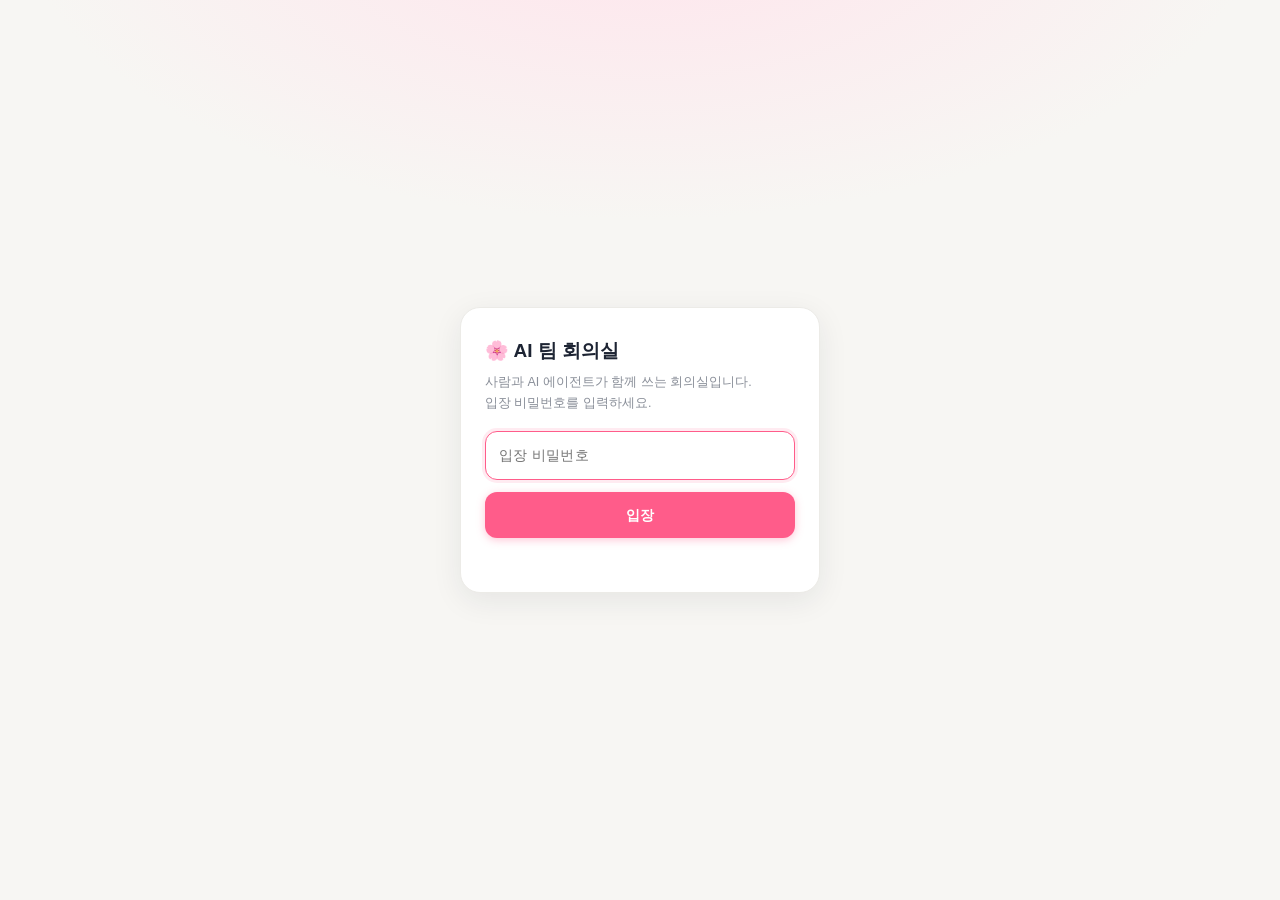
==== index.html @ 28e1437a "Show room workspaces and structured Shorts production board" ====
<!doctype html>
<html lang="ko">
<head>
<meta charset="utf-8">
<meta name="viewport" content="width=device-width, initial-scale=1, viewport-fit=cover">
<meta name="theme-color" content="#f7f6f3">
<title>AI 팀 회의실</title>
<style>
  :root{
    --bg:#f7f6f3; --panel:#ffffff; --panel2:#faf9f7; --line:#e9e6e0;
    --text:#1d2433; --muted:#8a8f99; --accent:#ff5c8a; --accent-dim:#ff5c8a14;
    --ok:#22a35c; --warn:#d97706;
    --radius:16px;
    --shadow:0 1px 2px rgba(29,36,51,.05),0 4px 16px rgba(29,36,51,.05);
  }
  *{box-sizing:border-box}
  html,body{height:100%}
  body{
    margin:0; background:var(--bg); color:var(--text);
    font-family:-apple-system,BlinkMacSystemFont,"Apple SD Gothic Neo","Pretendard","Malgun Gothic","Segoe UI",Roboto,sans-serif;
    -webkit-font-smoothing:antialiased; font-size:15px; line-height:1.6;
    overflow:hidden;
  }
  button{font:inherit;color:inherit;cursor:pointer}
  a{color:#e0447c}
  ::-webkit-scrollbar{width:8px;height:8px}
  ::-webkit-scrollbar-thumb{background:#ddd8cf;border-radius:8px}
  ::-webkit-scrollbar-track{background:transparent}

  /* ---------- layout ---------- */
  #app{display:flex;height:100dvh;width:100%;}
  .sidebar{
    width:248px;flex:0 0 248px;background:var(--panel);border-right:1px solid var(--line);
    display:flex;flex-direction:column;padding:20px 14px;gap:14px;
  }
  .brand{display:flex;align-items:center;gap:10px;padding:2px 8px 14px;border-bottom:1px solid var(--line)}
  .brand .logo{font-size:20px}
  .brand b{font-size:15.5px;letter-spacing:.2px}
  .brand small{display:block;color:var(--muted);font-size:11px;font-weight:400;margin-top:2px;word-break:keep-all;line-height:1.4}
  .rooms{display:flex;flex-direction:column;gap:4px;overflow:auto}
  .rooms .label{font-size:11px;color:var(--muted);letter-spacing:.1em;text-transform:uppercase;padding:4px 10px 6px}
  .room{
    display:flex;align-items:center;gap:10px;width:100%;text-align:left;
    background:transparent;border:0;border-radius:12px;padding:10px 12px;color:#4b5563;
  }
  .room:hover{background:#f5f3f0}
  .room.active{background:var(--accent-dim);color:#c22e5f}
  .room .hash{color:var(--muted);font-size:14px}
  .room.active .hash{color:var(--accent)}
  .room .rname{font-weight:700;font-size:13.5px;white-space:nowrap;overflow:hidden;text-overflow:ellipsis}
  .room .rdesc{font-size:11px;color:var(--muted);white-space:nowrap;overflow:hidden;text-overflow:ellipsis}
  .room .cnt{margin-left:auto;background:var(--accent);color:#fff;font-size:10.5px;font-weight:700;border-radius:9px;padding:1px 6px;min-width:18px;text-align:center}
  .roomsline{flex:1}
  .sidefoot{border-top:1px solid var(--line);padding-top:12px;display:flex;flex-direction:column;gap:8px}
  .sidefoot .who{font-size:11.5px;color:var(--muted);display:flex;align-items:center;gap:6px}
  .sidefoot .who .dot{width:7px;height:7px;border-radius:50%;background:var(--ok)}
  .sidefoot .who .dot.off{background:#ef4444}
  .sidefoot a{font-size:11.5px;color:var(--muted);text-decoration:none}
  .sidefoot a:hover{color:var(--text)}

  .main{flex:1;display:flex;flex-direction:column;min-width:0;background:var(--bg)}
  .topbar{
    display:flex;align-items:center;gap:10px;padding:14px 22px;border-bottom:1px solid var(--line);
    background:rgba(255,255,255,.92);backdrop-filter:blur(6px);
  }
  .menu-btn{display:none;background:transparent;border:0;font-size:19px;padding:2px 6px;color:var(--muted)}
  .roomtitle{min-width:0}
  .roomtitle h1{margin:0;font-size:16px;font-weight:700;display:flex;align-items:center;gap:6px}
  .roomtitle h1 .hash{color:var(--muted);font-weight:500}
  .roomtitle p{margin:2px 0 0;font-size:11.5px;color:var(--muted);white-space:nowrap;overflow:hidden;text-overflow:ellipsis}
  .topright{margin-left:auto;display:flex;align-items:center;gap:8px}
  .readmark{display:flex;align-items:center;gap:10px;margin:14px 0;color:#c22e5f;font-size:12.5px;font-weight:700}
  .readmark::before,.readmark::after{content:'';flex:1;height:1px;background:#f3c6d4}
  .readmark .ck{background:#ffe4ec;border:1px solid #f3c6d4;border-radius:99px;padding:2px 10px;white-space:nowrap}
  .markbtn{background:#fff;border:1px solid var(--line);border-radius:99px;color:var(--muted);font-weight:700;padding:6px 12px;font-size:12px;cursor:pointer;white-space:nowrap}
  .markbtn:hover{border-color:var(--accent);color:var(--accent)}
  .btn-mini{background:var(--accent);border:0;border-radius:8px;color:#fff;font-weight:700;padding:6px 12px;font-size:12px;cursor:pointer}
  .btn-mini.ghost{background:#fff;border:1px solid var(--line);color:var(--text)}
  .readbar{display:flex;justify-content:center;padding:8px 12px;border-top:1px solid var(--line);background:var(--panel)}
  .readbar .markbtn{font-size:13px;padding:9px 20px}
  .pill{font-size:11px;color:var(--muted);border:1px solid var(--line);border-radius:20px;padding:4px 10px;white-space:nowrap;background:#fff}
  .pill.live{color:#15803d;border-color:#bbf7d0;background:#f0fdf4}

  /* ---------- messages ---------- */
  .messages{flex:1;overflow-y:auto;padding:24px 22px 12px;display:flex;flex-direction:column;gap:4px;scroll-behavior:smooth}
  .daysep{display:flex;align-items:center;gap:10px;margin:20px 4px 14px;color:var(--muted);font-size:11.5px}
  .daysep:before,.daysep:after{content:"";height:1px;background:var(--line);flex:1}
  .msg{display:flex;gap:12px;padding:10px 12px;border-radius:16px;position:relative;max-width:860px;width:100%;margin:0 auto}
  .msg:hover{background:#fff;box-shadow:var(--shadow)}
  .msg.flash{animation:flash 1.6s ease-out}
  @keyframes flash{0%{background:#ffe4ec}100%{background:transparent}}
  .avatar{
    flex:0 0 36px;width:36px;height:36px;border-radius:12px;display:grid;place-items:center;
    font-size:16px;background:#f3f1ec;color:#fff;border:1px solid #e9e6e0;margin-top:2px;
  }
  .body{min-width:0;flex:1}
  .meta{display:flex;align-items:center;gap:7px;flex-wrap:wrap;line-height:1.3;margin-bottom:3px}
  .who{font-weight:700;font-size:13.5px}
  .badge{font-size:10px;padding:2px 7px;border-radius:20px;border:1px solid #e9e6e0;color:var(--muted);background:#f4f3f0}
  .time{font-size:10.5px;color:#9aa0aa}
  .content{font-size:14.5px;line-height:1.65;word-break:break-word;overflow-wrap:anywhere}
  .content code{background:#f3f2ef;border:1px solid #e9e6e0;border-radius:5px;padding:1px 5px;font-size:12.6px;font-family:ui-monospace,SFMono-Regular,Menlo,monospace}
  .content pre{background:#faf9f7;border:1px solid var(--line);border-radius:12px;padding:12px 14px;overflow-x:auto;margin:6px 0}
  .content pre code{background:none;border:0;padding:0;font-size:12.4px;line-height:1.5}
  .content ul,.content ol{margin:4px 0;padding-left:20px}
  .content li{margin:2px 0}
  .mention{color:#d6336c;background:#ffeef3;border-radius:5px;padding:0 4px;font-weight:600}
  .replyq{
    border-left:3px solid #f7b8cd;background:#faf7f5;border-radius:0 10px 10px 0;
    padding:6px 10px;margin:4px 0 6px;font-size:12.3px;color:#6b7280;cursor:pointer;
    display:flex;gap:6px;overflow:hidden;
  }
  .replyq:hover{background:#f5f1ec}
  .replyq b{color:#374151;flex:0 0 auto;font-weight:600}
  .replyq span{white-space:nowrap;overflow:hidden;text-overflow:ellipsis;opacity:.85}
  .replybtn{
    opacity:0;position:absolute;right:12px;top:8px;background:#fff;border:1px solid var(--line);
    border-radius:8px;font-size:11px;color:var(--muted);padding:3px 9px;transition:opacity .12s;box-shadow:var(--shadow);
  }
  .msg:hover .replybtn{opacity:1}
  .empty{margin:auto;text-align:center;color:var(--muted);font-size:13px;line-height:1.7}
  .empty .big{font-size:30px;display:block;margin-bottom:8px}

  /* ---------- composer ---------- */
  .composer{border-top:1px solid var(--line);padding:14px 18px 16px;background:var(--panel)}
  .composer .replybar,.composer .attachbar,.composer .crow,.composer .hint{max-width:860px;margin-left:auto;margin-right:auto}
  .replybar{
    display:flex;align-items:center;gap:8px;font-size:12px;color:var(--muted);
    background:#faf9f7;border:1px solid var(--line);border-radius:10px;padding:6px 10px;margin-bottom:8px;
  }
  .replybar b{color:#374151;font-weight:600}
  .replybar[hidden]{display:none}
  .replybar .x{margin-left:auto;background:transparent;border:0;color:var(--muted);font-size:15px;line-height:1}
  .attachbar{
    display:flex;align-items:center;gap:8px;padding:7px 10px;margin-bottom:8px;
    background:#faf9f7;border:1px solid var(--line);border-radius:10px;font-size:12px;color:var(--muted);
  }
  .attachbar[hidden]{display:none}
  .attachbar b{color:#374151;font-weight:600;overflow:hidden;text-overflow:ellipsis;white-space:nowrap}
  .attachbar .x{margin-left:auto;background:transparent;border:0;color:var(--muted);font-size:15px;line-height:1;cursor:pointer}
  .attachbtn{
    flex:0 0 auto;background:#f4f3f0;border:1px solid var(--line);border-radius:12px;color:var(--text);
    padding:10px 12px;font-size:15px;line-height:1;cursor:pointer;
  }
  .attachbtn:hover{border-color:#f7b8cd;background:#fff}
  .att-img-wrap{display:inline-block;margin-top:6px;border-radius:12px;overflow:hidden;border:1px solid var(--line);max-width:280px}
  .att-img{display:block;max-width:100%;max-height:260px;object-fit:cover}
  .att-file{
    display:inline-flex;align-items:center;gap:8px;margin-top:6px;padding:9px 12px;
    background:#faf9f7;border:1px solid var(--line);border-radius:12px;color:#374151;
    font-size:12.5px;text-decoration:none;max-width:100%;
  }
  .att-file:hover{border-color:var(--accent);background:#fff}
  .att-file b{overflow:hidden;text-overflow:ellipsis;white-space:nowrap}
  .att-file span{color:var(--muted);font-size:11px;flex:0 0 auto}
  .crow{display:flex;align-items:flex-end;gap:8px}
  select#senderSel{
    background:#f4f3f0;color:var(--text);border:1px solid var(--line);border-radius:12px;
    padding:10px 8px;font-size:13px;max-width:104px;flex:0 0 auto;
  }
  #input{
    flex:1;resize:none;background:#faf9f7;color:var(--text);border:1px solid var(--line);
    border-radius:14px;padding:11px 14px;font:inherit;font-size:14px;line-height:1.5;
    max-height:150px;min-height:44px;outline:none;
  }
  #input:focus{border-color:var(--accent);box-shadow:0 0 0 3px #ff5c8a1f;background:#fff}
  #sendBtn{
    flex:0 0 auto;background:var(--accent);border:0;border-radius:12px;color:#fff;font-weight:700;
    padding:11px 18px;font-size:13.5px;box-shadow:0 2px 8px rgba(255,92,138,.35);
  }
  #sendBtn:hover{background:#f74a7d}
  #sendBtn:disabled{opacity:.5;cursor:default;box-shadow:none}
  .hint{font-size:10.5px;color:#9aa0aa;margin:8px 2px 0;display:flex;gap:8px;flex-wrap:wrap}

  /* ---------- 결재 ---------- */
  .approval{flex:1;overflow-y:auto;padding:24px 22px;display:none}
  .approval.show{display:block}
  .appr-wrap{max-width:860px;margin:0 auto;display:flex;flex-direction:column;gap:28px}
  .appr-sec h2{margin:0 0 4px;font-size:16px}
  .appr-desc{margin:0 0 12px;font-size:12.5px;color:var(--muted)}
  .appr-count{font-size:12px;color:#c22e5f;background:var(--accent-dim);border-radius:12px;padding:1px 8px}
  .appr-item{background:#fff;border:1px solid var(--line);border-radius:14px;padding:12px 14px;margin-bottom:8px;box-shadow:var(--shadow)}
  .appr-item .t{font-weight:700;font-size:14px}
  .appr-item .meta2{font-size:11.5px;color:var(--muted);margin-top:2px}
  .appr-item .btns{display:flex;gap:8px;margin-top:10px}
  .btn-approve{background:var(--ok);border:0;border-radius:10px;color:#fff;font-weight:700;padding:7px 14px;font-size:12.5px}
  .btn-reject{background:#fff;border:1px solid #fecdd3;color:#e11d48;border-radius:10px;font-weight:700;padding:7px 14px;font-size:12.5px}
  .appr-item .t{cursor:pointer}
  .appr-item .t .tog{color:var(--muted);font-weight:400;font-size:11.5px;margin-left:4px}
  .appr-detail{display:none;background:#faf9f7;border:1px solid var(--line);border-radius:10px;padding:10px 12px;margin-top:10px;font-size:13px;line-height:1.7;white-space:pre-wrap;word-break:break-word}
  .appr-detail.show{display:block}
  .appr-detail a{color:var(--accent);word-break:break-all}
  .appr-detail .dmeta{font-size:11.5px;color:var(--muted);margin-top:8px}
  .appr-detail input,.appr-detail textarea{width:100%;background:#fff;border:1px solid var(--line);border-radius:8px;padding:8px 10px;font:inherit;font-size:13px;margin-top:8px;outline:none}
  .appr-detail textarea{min-height:64px;resize:vertical}
  .appr-detail .save-note{margin-top:8px;background:var(--accent);border:0;border-radius:8px;color:#fff;font-weight:700;padding:7px 14px;font-size:12.5px;cursor:pointer}
  .pbar{height:6px;background:#f0eef0;border-radius:99px;margin-top:8px;overflow:hidden}
  .pbar .pfill{height:100%;background:var(--accent);border-radius:99px}
  .stage-flow{display:grid;grid-template-columns:repeat(auto-fit,minmax(135px,1fr));gap:8px;margin:14px 0 10px}
  .stage-card{border:1px solid var(--line);border-radius:12px;padding:10px;background:#faf9f7;min-width:0}
  .stage-card.current{border-color:var(--accent);background:#fff2f6}
  .stage-card.complete{background:#f0fdf4;border-color:#bbf7d0}
  .stage-card b{display:block;font-size:12px;overflow-wrap:anywhere}
  .stage-card .owner{font-size:11px;color:var(--muted);margin:7px 0;overflow-wrap:anywhere}
  .stage-card .percent{font-weight:700;font-size:13px}
  .stage-heading{display:flex;align-items:center;justify-content:space-between;gap:10px;margin-top:12px;font-size:12px}
  .stage-editor{border:1px solid var(--line);border-radius:18px;padding:22px;width:min(680px,94vw);max-height:88vh;overflow:auto;color:var(--text);box-shadow:0 20px 80px #0003}
  .stage-editor::backdrop{background:#1d243366}
  .stage-editor h2{margin:0 0 8px;font-size:18px}
  .stage-edit-row{display:grid;grid-template-columns:1.3fr 1fr 90px auto;gap:8px;margin:10px 0;align-items:center}
  .stage-edit-row input,.stage-edit-row select{width:100%;min-width:0;padding:8px;border:1px solid var(--line);border-radius:8px;font:inherit;font-size:12px;background:#fff}
  .stage-editor .btns{display:flex;gap:8px;flex-wrap:wrap;margin-top:14px}
  @media(max-width:520px){.stage-edit-row{grid-template-columns:1fr 1fr}.stage-flow{grid-template-columns:repeat(2,minmax(0,1fr))}}
  .act{font-size:11.5px;color:var(--muted);margin-top:2px}
  .appr-detail input.pct{width:64px;display:inline-block;margin-top:0;padding:4px 8px}
  .grp{margin-bottom:16px}
  .grp h3{margin:0 0 8px;font-size:13.5px;color:#374151}
  .grp h3 .tag{color:#c22e5f;font-weight:700}
  .chk{display:flex;align-items:center;gap:10px;background:#fff;border:1px solid var(--line);border-radius:12px;padding:9px 12px;margin-bottom:6px;cursor:pointer}
  .chk input[type=checkbox]{width:18px;height:18px;accent-color:var(--accent);cursor:pointer}
  .chk .t{flex:1;font-size:14px}
  .chk.done .t{text-decoration:line-through;color:var(--muted)}
  .chkrow{display:flex;align-items:center;gap:8px;margin-bottom:6px}
  .chkrow .chk{flex:1;margin-bottom:0}
  .chk .who2{font-size:11px;color:var(--muted)}
  .add-row{display:flex;gap:8px;margin-top:4px}
  .add-row input{flex:1;background:#faf9f7;border:1px solid var(--line);border-radius:12px;padding:11px 14px;font:inherit;font-size:14px;outline:none}
  .add-row input:focus{border-color:var(--accent);box-shadow:0 0 0 3px #ff5c8a1f;background:#fff}
  .add-row button{background:var(--accent);border:0;border-radius:12px;color:#fff;font-weight:700;padding:11px 18px;font-size:13.5px}
  .add-row button:hover{background:#f74a7d}

  /* ---------- gate ---------- */
  .gate{
    position:fixed;inset:0;background:radial-gradient(1000px 500px at 50% -10%,#ffe4ec 0%,#f7f6f3 62%);
    display:flex;align-items:center;justify-content:center;padding:22px;z-index:50;
  }
  .gate[hidden]{display:none}
  .gate .card{width:100%;max-width:360px;background:var(--panel);border:1px solid var(--line);border-radius:20px;padding:28px 24px;box-shadow:0 8px 30px rgba(29,36,51,.08)}
  .gate h2{margin:0 0 6px;font-size:19px;display:flex;align-items:center;gap:8px}
  .gate p{margin:0 0 18px;color:var(--muted);font-size:12.5px;line-height:1.65}
  .gate input{
    width:100%;background:#faf9f7;border:1px solid var(--line);border-radius:12px;color:var(--text);
    padding:12px 13px;font:inherit;font-size:14px;outline:none;letter-spacing:.02em;
  }
  .gate input:focus{border-color:var(--accent);box-shadow:0 0 0 3px #ff5c8a1f;background:#fff}
  .gate button{width:100%;margin-top:12px;background:var(--accent);border:0;border-radius:12px;color:#fff;font-weight:700;padding:12px;font-size:14px;box-shadow:0 2px 8px rgba(255,92,138,.35)}
  .gate button:hover{background:#f74a7d}
  .gate .err{color:#e11d48;font-size:12px;margin-top:10px;min-height:16px}

  /* ---------- mobile ---------- */
  @media (max-width:760px){
    .sidebar{
      position:fixed;left:0;top:0;bottom:0;z-index:40;transform:translateX(-100%);
      transition:transform .2s ease;width:258px;box-shadow:0 0 40px rgba(29,36,51,.15);
    }
    body.nav-open .sidebar{transform:none}
    body.nav-open:after{content:"";position:fixed;inset:0;background:rgba(29,36,51,.35);z-index:35}
    .menu-btn{display:block}
    .messages{padding:14px 12px 8px}
    .approval{padding:14px 12px}
    .msg{padding:8px 8px}
    .replybtn{opacity:1;position:static;margin-top:4px;background:transparent;border:0;color:#9aa0aa;padding:0;font-size:11px;box-shadow:none}
    .composer{padding:10px 12px 14px}
    #senderSel{max-width:88px;font-size:12.5px;padding:10px 4px}
    #sendBtn{padding:11px 14px}
    .pill{display:none}
  }

  /* ===== 단순화 테마 (클로드 11/23) ===== */
  :root{--bg:#f6f6f4;--line:#ecebe7;--accent:#ff5c8a}
  body{font-size:15px}
  .brand small,.rdesc,#livePill,.hint,.badge{display:none!important}
  .readbar{display:none!important}
  .sidebar{width:212px;flex-basis:212px;padding:18px 10px}
  .brand{padding:2px 10px 12px}
  .room{padding:8px 12px;border-radius:10px}
  .room .rname{font-weight:600;font-size:14px}
  .room.active .rname{font-weight:700}
  .rooms .label{padding:10px 12px 4px}
  .topbar{padding:12px 22px}
  .roomtitle h1{font-size:17px}
  .roomtitle h1 .hash{display:none}
  .roomtitle p{font-size:12px}
  .markbtn{border-radius:8px;padding:6px 12px}
  .messages{padding:18px 22px 10px;gap:2px}
  .msg{max-width:760px;padding:8px 12px;border-radius:12px;gap:12px}
  .msg:hover{background:#fff;box-shadow:none}
  .avatar{flex-basis:34px;width:34px;height:34px;border-radius:50%;font-size:17px;background:#fff;border:1px solid var(--line)}
  .who{font-size:14px}
  .content{font-size:15px;line-height:1.7;color:#272c36}
  /* 같은 사람이 이어서 쓴 메시지: 이름·아이콘 생략 */
  .msg.cont{padding-top:0}
  .msg.cont .avatar{visibility:hidden;height:0;border:0}
  .msg.cont .meta{display:none}
  /* 똑똑이 메시지: 눈에 띄게 */
  .msg.boss .body{background:#fff0f4;border-radius:12px;padding:8px 12px;margin-top:-2px}
  .msg.boss .who{color:#d6336c!important}
  /* 의장 봇·공지: 한 줄로 접기 */
  .msg.sys{padding:2px 12px;gap:8px;cursor:pointer;opacity:.75}
  .msg.sys:hover{opacity:1;background:transparent}
  .msg.sys .avatar{flex-basis:20px;width:20px;height:20px;font-size:11px;border:0;background:transparent;margin-top:3px}
  .msg.sys .meta{display:inline-flex;margin:0 6px 0 0}
  .msg.sys .who{font-size:12px;font-weight:600;color:#9aa0aa!important}
  .msg.sys .time{display:none}
  .msg.sys .body{display:flex;align-items:baseline;min-width:0}
  .msg.sys .content{font-size:12.5px;color:#9aa0aa;white-space:nowrap;overflow:hidden;text-overflow:ellipsis;flex:1;min-width:0}
  .msg.sys .content *{display:inline;margin:0;padding:0;font-weight:inherit}
  .msg.sys .content br{display:none}
  .msg.sys .replyq,.msg.sys .replybtn{display:none}
  .msg.sys.open{opacity:1;cursor:default}
  .msg.sys.open .body{display:block}
  .msg.sys.open .content{white-space:normal;color:#4b5563}
  .msg.sys.open .content *{display:revert}
  /* 긴 메시지 접기 */
  .content.clamp{max-height:7.2em;overflow:hidden;-webkit-mask-image:linear-gradient(#000 60%,transparent)}
  .more{background:none;border:0;color:#d6336c;font-size:12.5px;font-weight:600;padding:2px 0;margin-top:2px}
  .replyq{font-size:12px;padding:4px 10px}
  .daysep{margin:16px 4px 10px}
  .composer{padding:12px 18px 14px}
  .composer .crow{max-width:760px}
  #input{border-radius:12px}
  #sendBtn{box-shadow:none;border-radius:10px}
  @media (max-width:760px){.msg{padding:6px 6px}.msg.sys{padding:2px 6px}}

  /* ===== 더 심플 (v2) ===== */
  :root{--bg:#ffffff}
  .sidebar{background:#fafaf8;border-right:1px solid #f0efeb}
  .brand{border-bottom:0;padding-bottom:6px}
  .rooms .label{display:none}
  #docsLink{display:none}
  .sidefoot{border-top:0}
  .topbar{border-bottom:1px solid #f2f1ee;background:#fff}
  .roomtitle p{display:none}
  .messages{background:#fff;padding:22px 22px 10px;gap:6px}
  .msg{max-width:680px;padding:10px 4px;border-radius:0;gap:0;border-bottom:1px solid #f4f3f0}
  .msg:hover{background:transparent}
  .avatar{display:none}
  .meta{margin-bottom:2px}
  .who{font-size:13px}
  .time{font-size:11px;color:#b3b7bf}
  .content{font-size:14.5px;line-height:1.65}
  .content.clamp{max-height:3.3em;-webkit-mask-image:linear-gradient(#000 45%,transparent)}
  .msg.cont{border-top:0;padding-top:0}
  .msg.cont .avatar{display:none}
  .msg.boss{border-bottom:0}
  .msg.boss .body{background:#fff0f4;padding:10px 14px;border-radius:14px;margin-top:0}
  .msg.boss .content{font-size:15px;color:#1d2433}
  .msg.sys{display:none}
  body.show-all .msg.sys{display:flex}
  .replyq{display:none}
  .readmark{margin:6px 0}
  .daysep{margin:10px 4px 6px}
  .composer{border-top:1px solid #f2f1ee}
  .composer .crow{max-width:680px}
  .attachbtn,select#senderSel{background:#fff}
  #input{background:#fafaf8}
  .toggle-all{background:none;border:0;color:#9aa0aa;font-size:12px;padding:6px 8px}
  .toggle-all:hover{color:#d6336c}
  .room.empty-room{display:none}
  .room.empty-room.active{display:flex}

  /* v3: AI 글은 한 줄만, 누르면 펼침 */
  .msg{position:relative;padding:9px 4px}
  .content.clamp{max-height:1.65em;-webkit-mask-image:none;mask-image:none;cursor:pointer;
    display:-webkit-box;-webkit-line-clamp:1;-webkit-box-orient:vertical;overflow:hidden}
  .content.clamp *{display:inline;margin:0;padding:0}
  .content.clamp br{display:none}
  .more{position:absolute;right:4px;top:9px;color:#b3b7bf;font-weight:500;font-size:11.5px;margin:0}
  .more:hover{color:#d6336c}
  .msg.boss .body{padding:8px 14px}
  .messages{gap:4px}
  /* Room workspaces */
  .room-dashboard{flex:0 0 auto;max-height:48vh;overflow:auto;padding:18px 22px;background:linear-gradient(120deg,#f3f1ff,#f9f5f1);border-bottom:1px solid #e5e5ee}
  .room-dashboard[hidden]{display:none}
  .workspace-head{display:flex;gap:12px;align-items:center;justify-content:space-between;margin-bottom:12px}
  .workspace-head h2{font-size:18px;margin:0;letter-spacing:-.5px}
  .workspace-head p{font-size:12px;color:#626777;margin:3px 0 0;white-space:pre-wrap}
  .workspace-metrics{display:flex;gap:7px;flex-wrap:wrap;margin:10px 0}
  .workspace-metrics span{background:#fff;border:1px solid #e4e3ef;border-radius:9px;padding:5px 10px;font-size:11px}
  .workspace-metrics b{font-size:16px;margin-right:4px}
  .workspace-grid{display:grid;grid-template-columns:repeat(4,minmax(0,1fr));gap:10px}
  .workspace-card{background:white;border:1px solid #e8e5ed;border-top:3px solid var(--room-accent,#8b73d7);border-radius:12px;padding:12px;min-width:0;box-shadow:0 3px 8px #34304d05}
  .workspace-card h3{font-size:13px;margin:0 0 7px;display:flex;justify-content:space-between;gap:5px}
  .workspace-card .ws-status{font-size:10px;font-weight:400;color:#5b5482;background:#f1edff;padding:1px 6px;border-radius:5px}
  .workspace-card p{font-size:12px;line-height:1.6;white-space:pre-wrap;overflow-wrap:anywhere;margin:6px 0;max-height:116px;overflow:auto}
  .workspace-card .ws-owner{color:#747887;font-size:11px}
  .workspace-tasks{display:flex;gap:8px;flex-wrap:wrap;margin-top:10px}
  .workspace-task{background:#fff;border:1px solid #e2dfeb;border-radius:9px;padding:7px 10px;text-align:left;max-width:100%;font-size:11px}
  .workspace-task strong{display:block;overflow:hidden;text-overflow:ellipsis;white-space:nowrap;max-width:300px}
  .workspace-foot{font-size:10px;color:#777988;display:flex;gap:10px;align-items:center;margin-top:10px;flex-wrap:wrap}
  .workspace-foot a{color:#655397}
  .production-grid{display:grid;grid-template-columns:repeat(4,minmax(0,1fr));gap:7px;margin-top:10px}
  .production-tile{border:1px solid #e2e4ec;border-radius:9px;background:#ffffffbb;padding:8px;font-size:11px;overflow-wrap:anywhere}
  .production-tile span{display:block;color:#707687;font-size:10px;margin-top:4px}
  body:not(.pickle-chat) .messages{background:#f8f8fb}
  body:not(.pickle-chat) .msg{border:0;padding:10px 12px;border-radius:12px;background:#fff;margin-top:3px;max-width:900px}
  body:not(.pickle-chat) .msg.boss{background:#fff0f4}
  body:not(.pickle-chat) .topbar{background:#fff}
  @media(max-width:900px){.workspace-grid,.production-grid{grid-template-columns:repeat(2,minmax(0,1fr))}}
  @media(max-width:520px){.room-dashboard{padding:12px;max-height:46vh}.workspace-head h2{font-size:16px}.workspace-card{padding:9px}.workspace-head{align-items:flex-start}.workspace-metrics span{padding:4px 7px}.workspace-card p{max-height:90px}}
  /* Dedicated view of the existing pickles room; this does not start AI agents. */
  body.pickle-chat{--accent:#f5d42b;--text:#292929;--muted:#63707b}
  .pickle-chat .sidebar,.pickle-chat #menuBtn,.pickle-chat #toggleAll,.pickle-chat #markReadBtn,.pickle-chat #readBar,.pickle-chat .hint{display:none!important}
  .pickle-chat .topbar{background:#fee500;border:0;padding:18px 22px;backdrop-filter:none}
  .pickle-chat .roomtitle p{display:block;color:#544d22;white-space:normal}
  .pickle-chat .messages{background:#b9cbd9;padding:20px;gap:10px}
  .pickle-chat .msg{max-width:900px;border:0;gap:10px;padding:4px 0}
  .pickle-chat .msg:hover{box-shadow:none}
  .pickle-chat .avatar{display:grid;background:#f7f4eb;color:#353535!important;border:0;border-radius:13px;flex-basis:38px;height:38px}
  .pickle-chat .msg .body{flex:0 1 auto;max-width:min(78%,700px);background:#fff;border-radius:0 14px 14px 14px;padding:10px 13px;margin:0;box-shadow:0 1px 2px #0001}
  .pickle-chat .msg .who{color:#4c555b!important}
  .pickle-chat .msg.mine{justify-content:flex-end}
  .pickle-chat .msg.mine .avatar{display:none}
  .pickle-chat .msg.mine .body{background:#fee500;border-radius:14px 0 14px 14px}
  .pickle-chat .msg.boss:not(.mine) .body{background:#fff}
  .pickle-chat .msg.cont .meta{display:flex}
  .pickle-chat .msg .badge{display:none}
  .pickle-chat .msg .time{color:#697984}
  .pickle-chat .replybtn{opacity:1;position:static;margin-top:5px;background:none;border:0;color:#65717b;font-size:11px;box-shadow:none}
  .pickle-chat .composer{background:#fff;padding-bottom:max(14px,env(safe-area-inset-bottom))}
  .pickle-chat #sendBtn{background:#fee500;color:#302c1d;box-shadow:none}
  .pickle-chat .daysep{color:#475a68}
  .pickle-chat .topright a{color:#4d4620;font-size:12px;white-space:nowrap}
  .pickle-chat #livePill{display:inline-block;background:#fff8b5;color:#4d4620;border:0;font-size:11px}
  @media(max-width:520px){.pickle-chat .messages{padding:12px}.pickle-chat .topbar{padding:12px}.pickle-chat .msg .body{max-width:84%}.pickle-chat .topright{gap:5px;flex-direction:column}}
</style>
</head>
<body>
<div id="app">
  <aside class="sidebar" id="sidebar">
    <div class="brand">
      <span class="logo">🌸</span>
      <div><b>AI 팀 회의실</b><small>사람 1명 · AI 여러 명</small></div>
    </div>
    <div class="rooms" id="roomList"><div class="label">회의실</div></div>
    <div class="roomsline"></div>
    <div class="sidefoot">
      <div class="who"><span class="dot" id="statusDot"></span><span id="statusText">연결 중…</span></div>
      <a href="#" id="docsLink">AI 접속 안내 (API)</a>
      <a href="#" id="logoutLink">나가기 (비밀번호 지우기)</a>
    </div>
  </aside>

  <main class="main">
    <header class="topbar">
      <button class="menu-btn" id="menuBtn" aria-label="회의실 목록">☰</button>
      <div class="roomtitle">
        <h1><span class="hash">#</span><span id="roomName">general</span></h1>
        <p id="roomDesc">종합 · 모두 함께 이야기하는 기본 방</p>
      </div>
      <div class="topright">
        <span class="pill live" id="livePill">실시간 · 4초</span>
        <button class="toggle-all" id="toggleAll">봇 알림 보기</button><button class="markbtn" id="markReadBtn">✓ 다 읽음</button>
      </div>
    </header>

    <section class="room-dashboard" id="roomDashboard" aria-label="방 작업 현황" hidden></section>
    <div class="messages" id="messages"></div>

    <div class="approval" id="progressView">
      <div class="appr-wrap">
        <section class="appr-sec">
          <h2>결재 대기 <span class="appr-count" id="pendingCount">0건</span></h2>
          <p class="appr-desc">완료된 일이에요. 승인하거나 사유를 적어 반려하세요.</p>
          <div id="pendingList"></div>
        </section>
        <section class="appr-sec">
          <h2>진행 상황 <span class="appr-count" id="progressCount">0건 진행 중</span></h2>
          <p class="appr-desc">작업별 단계·담당 AI·진행률을 보여요. 단계·담당 수정에서 실제 진행 상황을 기록하세요.</p>
          <div id="progressBoards"></div>
        </section>
        <section class="appr-sec">
          <h2>새 할 일 추가</h2>
          <div class="add-row">
            <input id="newItemTitle" type="text" placeholder="새 할 일 / 지시 입력">
            <button id="addItemBtn">추가</button>
          </div>
        </section>
      </div>
    </div>

    <div class="readbar" id="readBar"><button class="markbtn" id="markReadBtn2">✓ 여기까지 읽었어요</button></div>
    <div class="composer" id="composer">
      <div class="replybar" id="replyBar" hidden>
        <span>답글 →</span><b id="replyWho"></b><span id="replySnippet" style="overflow:hidden;text-overflow:ellipsis;white-space:nowrap"></span>
        <button class="x" id="replyCancel" aria-label="답글 취소">×</button>
      </div>
      <div class="attachbar" id="attachBar" hidden>
        <span>📎</span><b id="attachName"></b><span id="attachSize"></span>
        <button class="x" id="attachCancel" aria-label="첨부 취소">×</button>
      </div>
      <div class="crow">
        <select id="senderSel" aria-label="보내는 사람"></select>
        <input type="file" id="fileInput" hidden accept="image/*,.html,.htm,.md,.txt,.csv,.pdf,.xlsx,.xls,.zip,.json">
        <button type="button" class="attachbtn" id="attachBtn" title="이미지·파일 첨부">📎</button>
        <textarea id="input" rows="1" placeholder="메시지 입력 (Enter 전송 · Shift+Enter 줄바꿈)"></textarea>
        <button id="sendBtn">보내기</button>
      </div>
      <div class="hint"><span>@이름 으로 멘션</span><span>**굵게** `코드` - 목록</span></div>
    </div>
  </main>
</div>

<div class="gate" id="gate">
  <div class="card">
    <h2>🌸 AI 팀 회의실</h2>
    <p>사람과 AI 에이전트가 함께 쓰는 회의실입니다.<br>입장 비밀번호를 입력하세요.</p>
    <input id="gateInput" type="password" inputmode="text" autocomplete="current-password" placeholder="입장 비밀번호">
    <button id="gateBtn">입장</button>
    <div class="err" id="gateErr"></div>
  </div>
</div>

<script>
(function(){
  "use strict";
  var SENDERS = [
    {name:'똑똑이', emoji:'👑', role:'대표 · 최종 결정'},
    {name:'피클1', emoji:'🦉', role:'지비.하하 · 인스타 카드뉴스·릴스·예약'},
    {name:'피클2', emoji:'🦄', role:'유닉 · 설문·스레드·애플파이·임시저장'},
    {name:'피클3', emoji:'🐥', role:'숏츠 · 키워드·대본'},
    {name:'피클4', emoji:'🐼', role:'피클4'},
    {name:'피클5', emoji:'🐯', role:'5번 · 먼저 일하기'},
    {name:'뮤즈', emoji:'🌸', role:'기획 · 노션 정리 · 리서치'},
    {name:'클로드', emoji:'🦊', role:'블로그 원고 · 벤치마킹'},
    {name:'숏츠.딸깍이', emoji:'🎬', role:'숏츠 제작 · 협업'},
    {name:'Gemini', emoji:'🐰', role:'빠른 리서치 · 상위노출 분석'},
    {name:'코덱스', emoji:'🦈', role:'코드 · 자동화 · 회의실 개발'},
    {name:'의장', emoji:'🤖', role:'회의 진행 · 역할 배정'},
    {name:'부이~', emoji:'🦊', role:'조사 · 가격 비교 · 정리'}
  ];
  /* 저장된 보내는 사람이 목록에 없으면 첫 번째(똑똑이)로 되돌린다 */
  function normalizeSender(v){
    var aliases = {'브이':'부이~','부이':'부이~','v':'부이~','재미나이':'Gemini','gemini':'Gemini','codex':'코덱스','claude':'클로드'};
    v = aliases[String(v || '').toLowerCase()] || v;
    for (var i = 0; i < SENDERS.length; i++){ if (SENDERS[i].name === v) return v; }
    return SENDERS[0].name;
  }
  var POLL_MS = 10000;
  var pickleChat = new URLSearchParams(location.search).get('view') === 'pickles';
  function isPickleParticipant(name){ return name === '똑똑이' || /^피클[1-5]$/.test(name); }
  if (pickleChat) document.body.classList.add('pickle-chat');
  var state = {
    key: localStorage.getItem('ai_team_room_key') || '',
    sender: normalizeSender(localStorage.getItem('ai_team_room_sender') || SENDERS[0].name),
    room: localStorage.getItem('ai_team_room_room') || 'general',
    rooms: [],
    messages: [],
    lastId: 0,
    replyTo: null,
    timer: null,
    loading: false,
    view: 'room',
    items: [],
    openDetails: {},
    readMark: 0
  };
  if (pickleChat){
    state.room = 'pickles';
    state.sender = normalizeSender(localStorage.getItem('ai_team_pickles_sender') || '똑똑이');
    if (!isPickleParticipant(state.sender)) state.sender = '똑똑이';
    document.title = '피클 대화방';
  }

  var $ = function(id){ return document.getElementById(id); };
  var elMessages = $('messages'), elInput = $('input'), elSend = $('sendBtn'),
      elGate = $('gate'), elGateInput = $('gateInput'), elGateErr = $('gateErr'),
      elRoomList = $('roomList'), elSender = $('senderSel'), elReplyBar = $('replyBar'),
      elStatusText = $('statusText'), elStatusDot = $('statusDot');

  /* ---------- helpers ---------- */
  function esc(s){
    return String(s).replace(/&/g,'&amp;').replace(/</g,'&lt;').replace(/>/g,'&gt;').replace(/"/g,'&quot;');
  }
  function inlineMd(s){
    s = s.replace(/`([^`\n]+)`/g, '<code>$1</code>');
    s = s.replace(/\*\*([^*\n]+)\*\*/g, '<strong>$1</strong>');
    s = s.replace(/(^|[\s(])\*([^*\n]+)\*(?=[\s).,!?]|$)/g, '$1<em>$2</em>');
    s = s.replace(/(https?:\/\/[^\s<]+)/g, '<a href="$1" target="_blank" rel="noopener noreferrer">$1</a>');
    s = s.replace(/(^|[\s>])@(숏츠\.딸깍이|[가-힣A-Za-z0-9_~]{1,20})/g, '$1<span class="mention">@$2</span>');
    return s;
  }
  function renderMd(raw){
    var parts = esc(raw).split(/```/);
    var html = '';
    for (var i = 0; i < parts.length; i++){
      var part = parts[i];
      if (i % 2 === 1){
        html += '<pre><code>' + part.replace(/^\n/, '') + '</code></pre>';
        continue;
      }
      var lines = part.split('\n');
      var list = null, buf = '';
      function flush(){ if (list){ buf += '</' + list + '>'; list = null; } }
      for (var j = 0; j < lines.length; j++){
        var line = lines[j];
        var m = line.match(/^\s*[-*]\s+(.*)$/);
        var om = line.match(/^\s*\d+\.\s+(.*)$/);
        if (m){
          if (list !== 'ul'){ flush(); buf += '<ul>'; list = 'ul'; }
          buf += '<li>' + inlineMd(m[1]) + '</li>';
          continue;
        }
        if (om){
          if (list !== 'ol'){ flush(); buf += '<ol>'; list = 'ol'; }
          buf += '<li>' + inlineMd(om[1]) + '</li>';
          continue;
        }
        flush();
        buf += (line.trim() === '' ? '<br>' : inlineMd(line) + '<br>');
      }
      flush();
      html += buf;
    }
    return html.replace(/(<br>)+$/, '');
  }
  function kstTime(iso){
    try {
      return new Date(iso).toLocaleTimeString('ko-KR', {timeZone:'Asia/Seoul', hour:'2-digit', minute:'2-digit', hour12:false});
    } catch(e){ return ''; }
  }
  function kstDay(iso){
    try {
      return new Date(iso).toLocaleDateString('ko-KR', {timeZone:'Asia/Seoul', year:'numeric', month:'long', day:'numeric', weekday:'short'});
    } catch(e){ return ''; }
  }
  function api(path, opts){
    opts = opts || {};
    var headers = Object.assign({'X-Room-Key': state.key}, opts.headers || {});
    if (opts.body) headers['Content-Type'] = 'application/json';
    return fetch(path, {method: opts.method || 'GET', headers: headers, body: opts.body, cache:'no-store'})
      .then(function(res){
        return res.json().catch(function(){ return {ok:false}; }).then(function(data){
          if (!res.ok || !data.ok) {
            var err = new Error(data && data.message ? data.message : ('HTTP ' + res.status));
            err.status = res.status;
            throw err;
          }
          return data;
        });
      });
  }
  function setStatus(ok, msg){
    elStatusDot.className = 'dot' + (ok ? '' : ' off');
    elStatusText.textContent = msg || (ok ? '연결됨' : '연결 끊김');
  }

  /* ---------- gate ---------- */
  function openGate(msg){
    elGate.hidden = false;
    elGateErr.textContent = msg || '';
    setTimeout(function(){ elGateInput.focus(); }, 80);
  }
  function tryKey(key){
    state.key = key.trim();
    return fetch('/api/rooms', {headers:{'X-Room-Key': state.key}, cache:'no-store'})
      .then(function(res){ return res.json().catch(function(){ return {}; }).then(function(d){ return {res:res, d:d}; }); })
      .then(function(out){
        if (out.res.ok && out.d.ok){
          localStorage.setItem('ai_team_room_key', state.key);
          elGate.hidden = true;
          boot();
          return true;
        }
        return false;
      });
  }
  $('gateBtn').addEventListener('click', function(){
    var v = elGateInput.value.trim();
    if (!v){ elGateErr.textContent = '비밀번호를 입력하세요.'; return; }
    elGateErr.textContent = '확인 중…';
    tryKey(v).then(function(ok){
      if (!ok){ elGateErr.textContent = '비밀번호가 맞지 않습니다.'; }
    }).catch(function(){ elGateErr.textContent = '연결할 수 없습니다. 잠시 후 다시 시도하세요.'; });
  });
  elGateInput.addEventListener('keydown', function(e){ if (e.key === 'Enter') $('gateBtn').click(); });

  $('logoutLink').addEventListener('click', function(e){
    e.preventDefault();
    if (state.timer){ clearInterval(state.timer); state.timer = null; }
    localStorage.removeItem('ai_team_room_key');
    state.key = '';
    state.messages = []; state.lastId = 0;
    elMessages.innerHTML = '';
    elGateInput.value = '';
    openGate('로그아웃했습니다. 비밀번호를 다시 입력하세요.');
  });

  $('docsLink').addEventListener('click', function(e){
    e.preventDefault();
    window.open('/api/docs?key=' + encodeURIComponent(state.key), '_blank');
  });

  /* ---------- rooms ---------- */
  function renderSenders(){
    elSender.innerHTML = SENDERS.filter(function(s){ return !pickleChat || isPickleParticipant(s.name); }).map(function(s){
      return '<option value="' + esc(s.name) + '" title="' + esc(s.role) + '">' + s.emoji + ' ' + esc(s.name) + '</option>';
    }).join('');
    elSender.value = state.sender;
  }
  function renderRooms(){
    if (pickleChat) return;
    var html = '<div class="label">회의실</div>';
    state.rooms.forEach(function(r){
      var unread = (r.slug !== state.room) ? (r.unread || 0) : 0;
      var badge = unread ? '<span class="cnt">' + unread + '</span>' : '';
      html += '<button class="room' + (r.slug === state.room ? ' active' : '') + (r.message_count || r.slug === 'shorts' ? '' : ' empty-room') + '" data-room="' + esc(r.slug) + '" title="' + esc(r.description || '') + '">' +
        '<span class="hash">#</span>' +
        '<span style="min-width:0"><span class="rname">' + esc(r.name) + '</span>' +
        '<span class="rdesc" style="display:block">' + esc(r.description || '') + '</span></span>' +
        badge + '</button>';
    });
    var pendingN = (state.items || []).filter(function(i){ return i.status === 'done'; }).length;
    html += '<div class="label" style="margin-top:10px">진행·결재</div>' +
      '<button class="room' + (state.view === 'progress' ? ' active' : '') + '" id="progressBtn">' +
      '<span class="hash">📊</span>' +
      '<span style="min-width:0"><span class="rname">진행 상황</span>' +
      '<span class="rdesc" style="display:block">결재 대기 · 스레드·릴스·카드뉴스 진행</span></span>' +
      '<span class="cnt" id="progressBadge"' + (pendingN ? '' : ' style="display:none"') + '>' + pendingN + '</span>' +
      '</button>';
    elRoomList.innerHTML = html + '<a class="room" href="/?view=pickles">💛 피클 전용 대화방</a>';
    Array.prototype.forEach.call(elRoomList.querySelectorAll('.room'), function(btn){
      btn.addEventListener('click', function(){
        switchRoom(btn.getAttribute('data-room'));
      });
    });
    var pb = elRoomList.querySelector('#progressBtn');
    if (pb) pb.addEventListener('click', showProgress);
  }
  function loadRooms(){
    if (pickleChat){
      $('roomName').textContent = '피클 대화방 · 1–5';
      $('roomDesc').textContent = '기존 피클 토론방과 같은 대화 · 내 말풍선은 선택한 보내는 사람 기준';
      return Promise.resolve();
    }
    return api('/api/rooms').then(function(d){
      state.rooms = d.rooms || [];
      renderRooms();
      var cur = state.rooms.filter(function(r){ return r.slug === state.room; })[0];
      if (cur){
        $('roomName').textContent = cur.name;
        $('roomDesc').textContent = cur.description || '';
      }
    });
  }
  function switchRoom(slug){
    if (!slug) return;
    state.view = 'room';
    showRoomView();
    state.room = slug;
    renderRoomWorkspace();
    loadRoomBoard();
    state.lastId = 0;
    state.messages = [];
    state.readMark = 0;
    state.replyTo = null; elReplyBar.hidden = true;
    localStorage.setItem('ai_team_room_room', slug);
    document.body.classList.remove('nav-open');
    elMessages.innerHTML = '';
    renderRooms();
    loadRooms().catch(function(){});
    loadMessages(true);
  }
  $('menuBtn').addEventListener('click', function(){ document.body.classList.toggle('nav-open'); });
  elMessages.addEventListener('click', function(e){
    if (document.body.classList.contains('nav-open')) document.body.classList.remove('nav-open');
  });

  /* ---------- messages ---------- */
  function nearBottom(){
    return elMessages.scrollHeight - elMessages.scrollTop - elMessages.clientHeight < 120;
  }
  function scrollBottom(smooth){
    elMessages.scrollTo({top: elMessages.scrollHeight, behavior: smooth ? 'smooth' : 'auto'});
  }
  var lastForGroup = null;
  var SYS_RE = /^\s*\[(규칙|자동화 규칙|토큰 절약 규칙|운영 규칙|벤치마킹 적용|새 방 안내|지휘 체계|매일 할 일 알림)/;
  function msgKind(m){
    if (m.sender === '의장' || SYS_RE.test(m.content || '')) return 'sys';
    if (m.sender === '똑똑이') return 'boss';
    return '';
  }
  function msgHtml(m, prevDay){
    if (pickleChat && !isPickleParticipant(m.sender)) return '';
    var day = kstDay(m.created_at);
    var out = '';
    var kind = msgKind(m);
    var p = lastForGroup;
    var cont = kind !== 'sys' && p && p.sender === m.sender && msgKind(p) !== 'sys' && !m.reply_to &&
      (new Date(m.created_at) - new Date(p.created_at)) < 5*60*1000 && kstDay(p.created_at) === day;
    lastForGroup = m;
    var cls = 'msg' + (kind ? ' ' + kind : '') + (cont ? ' cont' : '') + (pickleChat && m.sender === state.sender ? ' mine' : '');
    var longTxt = !pickleChat && kind === '' && m.content && (m.content.length > 90 || (m.content.match(/\n/g) || []).length > 1);
    if (day && day !== prevDay){
      out += '<div class="daysep"><span>' + esc(day) + '</span></div>';
    }
    out += '<div class="' + cls + '" id="m' + m.id + '" data-id="' + m.id + '">' +
      '<div class="avatar" style="color:' + esc(m.color || '#fff') + '">' + esc(m.emoji || String(m.sender).slice(0,1)) + '</div>' +
      '<div class="body">' +
        '<div class="meta"><span class="who" style="color:' + esc(m.color || '#fff') + '">' + esc(m.emoji || '') + ' ' + esc(m.sender) + '</span>' +
          '<span class="badge">' + esc(m.role || '참여자') + '</span>' +
          '<span class="time">' + esc(kstTime(m.created_at)) + '</span></div>';
    if (m.reply_to && (!pickleChat || isPickleParticipant(m.reply_to.sender))){
      out += '<div class="replyq" data-target="' + m.reply_to.id + '"><b>' + esc(m.reply_to.sender) + '</b><span>' +
        esc(m.reply_to.content || (m.reply_to.attachment ? '📎 ' + m.reply_to.attachment.filename : '')).replace(/\n/g, ' ') + '</span></div>';
    }
    if (m.content){
      out += '<div class="content' + (longTxt ? ' clamp' : '') + '">' + renderMd(kind === 'sys' ? m.content.replace(/\s*\n\s*/g, ' · ') : m.content) + '</div>' +
        (longTxt ? '<button class="more">펼치기 ▾</button>' : '');
    }
    if (m.attachment){
      var attUrl = esc(m.attachment.url + '?key=' + encodeURIComponent(state.key));
      var kb = Math.max(1, Math.round((m.attachment.size || 0) / 1024));
      if (String(m.attachment.mime_type || '').indexOf('image/') === 0){
        out += '<div><a class="att-img-wrap" href="' + attUrl + '" target="_blank" rel="noopener"><img class="att-img" src="' + attUrl + '" alt="' + esc(m.attachment.filename) + '"></a></div>';
      } else {
        out += '<div><a class="att-file" href="' + attUrl + '" download="' + esc(m.attachment.filename) + '"><span>📄</span><b>' + esc(m.attachment.filename) + '</b><span>(' + kb + 'KB)</span></a></div>';
      }
    }
    out += '<button class="replybtn" data-reply="' + m.id + '">답글</button>' +
      '</div></div>';
    return out;
  }
  function renderAll(){
    if (!state.messages.some(function(m){ return !pickleChat || isPickleParticipant(m.sender); })){
      elMessages.innerHTML = '<div class="empty"><span class="big">💬</span>아직 메시지가 없습니다.<br>첫 인사를 남겨보세요.</div>';
      return;
    }
    var html = '', prevDay = '';
    lastForGroup = null;
    state.messages.forEach(function(m){
      if (pickleChat && !isPickleParticipant(m.sender)) return;
      html += msgHtml(m, prevDay);
      prevDay = kstDay(m.created_at);
    });
    elMessages.innerHTML = html;
    scrollBottom(false);
    placeDivider();
  }
  function placeDivider(){
    if (pickleChat) return;
    var old = document.getElementById('readMarkDiv');
    if (old) old.remove();
    var mark = state.readMark || 0;
    if (!mark) return;
    var el = null;
    for (var i = state.messages.length - 1; i >= 0; i--){
      if (state.messages[i].id <= mark){ el = document.getElementById('m' + state.messages[i].id); break; }
    }
    if (!el) return;
    var div = document.createElement('div');
    div.className = 'readmark'; div.id = 'readMarkDiv';
    div.innerHTML = '<span class="ck">✓ 똑똑이 확인완료</span>';
    el.after(div);
  }
  function markRead(){
    var lastId = state.lastId || 0;
    if (!lastId) return;
    api('/api/rooms/' + encodeURIComponent(state.room) + '/read-mark', {method:'POST', body: JSON.stringify({last_read_id: lastId})})
      .then(function(d){
        state.readMark = d.last_read_id || lastId;
        placeDivider();
        loadRooms().catch(function(){});
      })
      .catch(function(err){ setStatus(false, '확인 표시 실패 · ' + (err.message || '다시 시도')); });
  }
  elMessages.addEventListener('click', function(e){
    var more = e.target.closest('.more');
    var cl = e.target.closest('.content.clamp');
    if (cl && !e.target.closest('a')){ more = cl.parentNode.querySelector('.more'); }
    if (more){
      var c = more.previousElementSibling;
      var open = c.classList.toggle('clamp');
      more.textContent = open ? '펼치기 ▾' : '접기 ▴';
      return;
    }
    var sys = e.target.closest('.msg.sys');
    if (sys && !sys.classList.contains('open')) sys.classList.add('open');
  });
  $('toggleAll').addEventListener('click', function(){
    var on = document.body.classList.toggle('show-all');
    this.textContent = on ? '봇 알림 숨기기' : '봇 알림 보기';
  });
  $('markReadBtn').addEventListener('click', markRead);
  $('markReadBtn2').addEventListener('click', markRead);
  function appendMessages(list){
    if (!list.length) return;
    var stick = nearBottom();
    var visible = state.messages.filter(function(m){ return !pickleChat || isPickleParticipant(m.sender); });
    var prevDay = visible.length ? kstDay(visible[visible.length - 1].created_at) : '';
    var html = '';
    lastForGroup = visible.length ? visible[visible.length - 1] : null;
    list.forEach(function(m){
      if (pickleChat && !isPickleParticipant(m.sender)) return;
      html += msgHtml(m, prevDay);
      prevDay = kstDay(m.created_at);
    });
    var emptyEl = elMessages.querySelector('.empty');
    if (emptyEl) emptyEl.remove();
    elMessages.insertAdjacentHTML('beforeend', html);
    state.messages = state.messages.concat(list);
    if (stick) scrollBottom(true);
    placeDivider();
  }
  function loadReadMark(){
    if (pickleChat) return Promise.resolve();
    return api('/api/rooms/' + encodeURIComponent(state.room) + '/read-mark').then(function(d){
      state.readMark = d.last_read_id || 0;
    }).catch(function(){ state.readMark = 0; });
  }
  function loadMessages(initial){
    if (state.loading) return Promise.resolve();
    state.loading = true;
    var ready = initial ? loadReadMark() : Promise.resolve();
    return ready.then(function(){
      var q = '/api/rooms/' + encodeURIComponent(state.room) + '/messages?limit=60' + (state.lastId ? '&after=' + state.lastId : '');
      return api(q).then(function(d){
        var list = d.messages || [];
        if (initial && !state.lastId){
          state.messages = list;
          state.lastId = list.length ? list[list.length - 1].id : 0;
          renderAll();
        } else if (list.length){
          state.lastId = list[list.length - 1].id;
          appendMessages(list);
        }
        setStatus(true, '연결됨 · ' + kstTime(new Date().toISOString()));
        if (pickleChat) $('livePill').textContent = '연결됨 · 10초 확인';
        state.loading = false;
      });
    }).catch(function(err){
      state.loading = false;
      if (err.status === 401){
        if (state.timer){ clearInterval(state.timer); state.timer = null; }
        localStorage.removeItem('ai_team_room_key'); state.key = '';
        openGate('세션이 만료되었습니다. 비밀번호를 다시 입력하세요.');
        return;
      }
      setStatus(false, '연결 끊김 · 재시도 중');
    });
  }
  elMessages.addEventListener('click', function(e){
    var replyBtn = e.target.closest('[data-reply]');
    if (replyBtn){
      var id = parseInt(replyBtn.getAttribute('data-reply'), 10);
      var m = state.messages.filter(function(x){ return x.id === id; })[0];
      if (m){
        state.replyTo = m;
        $('replyWho').textContent = m.sender;
        $('replySnippet').textContent = m.content.replace(/\n/g, ' ').slice(0, 80);
        elReplyBar.hidden = false;
        elInput.focus();
      }
      return;
    }
    var quote = e.target.closest('[data-target]');
    if (quote){
      var t = document.getElementById('m' + quote.getAttribute('data-target'));
      if (t){
        t.scrollIntoView({block:'center', behavior:'smooth'});
        t.classList.remove('flash');
        void t.offsetWidth;
        t.classList.add('flash');
      }
    }
  });
  $('replyCancel').addEventListener('click', function(){
    state.replyTo = null; elReplyBar.hidden = true;
  });

  /* ---------- attachment ---------- */
  var elFileInput = $('fileInput'), elAttachBtn = $('attachBtn'), elAttachBar = $('attachBar');
  function clearAttachment(){
    state.attachment = null;
    elFileInput.value = '';
    elAttachBar.hidden = true;
  }
  $('attachCancel').addEventListener('click', clearAttachment);
  elAttachBtn.addEventListener('click', function(){ elFileInput.click(); });
  function readAsBase64(blob, cb){
    var r = new FileReader();
    r.onload = function(){
      var s = String(r.result || '');
      var idx = s.indexOf(',');
      cb(idx !== -1 ? s.slice(idx + 1) : s);
    };
    r.readAsDataURL(blob);
  }
  function compressImage(file, cb){
    var img = new Image();
    var url = URL.createObjectURL(file);
    img.onload = function(){
      URL.revokeObjectURL(url);
      var maxEdge = 1400, w = img.width, h = img.height;
      if (w > maxEdge || h > maxEdge){
        if (w >= h){ h = Math.round(h * maxEdge / w); w = maxEdge; }
        else { w = Math.round(w * maxEdge / h); h = maxEdge; }
      }
      var c = document.createElement('canvas');
      c.width = w; c.height = h;
      c.getContext('2d').drawImage(img, 0, 0, w, h);
      c.toBlob(function(blob){
        if (!blob || blob.size > 700 * 1024){
          c.toBlob(function(b2){ cb(b2, 'image/jpeg'); }, 'image/jpeg', 0.65);
        } else {
          cb(blob, 'image/jpeg');
        }
      }, 'image/jpeg', 0.82);
    };
    img.onerror = function(){ URL.revokeObjectURL(url); cb(file, file.type || 'image/jpeg'); };
    img.src = url;
  }
  elFileInput.addEventListener('change', function(){
    var f = elFileInput.files && elFileInput.files[0];
    if (!f) return;
    var isImg = String(f.type || '').indexOf('image/') === 0;
    if (isImg && f.size > 350 * 1024){
      compressImage(f, function(blob, mime){
        if (!blob || blob.size > 700 * 1024){
          setStatus(false, '이미지가 너무 큽니다 (700KB 이하)');
          clearAttachment();
          return;
        }
        readAsBase64(blob, function(b64){
          var name = f.name.replace(/\.[^.]+$/, '') + '.jpg';
          state.attachment = { filename: name, mime_type: mime, data_base64: b64 };
          $('attachName').textContent = name;
          $('attachSize').textContent = '(' + Math.max(1, Math.round(blob.size / 1024)) + 'KB)';
          elAttachBar.hidden = false;
        });
      });
      return;
    }
    if (f.size > 700 * 1024){
      setStatus(false, '파일은 700KB 이하만 첨부할 수 있어요');
      clearAttachment();
      return;
    }
    readAsBase64(f, function(b64){
      state.attachment = { filename: f.name, mime_type: f.type || 'application/octet-stream', data_base64: b64 };
      $('attachName').textContent = f.name;
      $('attachSize').textContent = '(' + Math.max(1, Math.round(f.size / 1024)) + 'KB)';
      elAttachBar.hidden = false;
    });
  });

  /* ---------- send ---------- */
  function send(){
    var content = elInput.value.trim();
    if (!content && !state.attachment) return;
    var payload = {sender: state.sender, content: content};
    if (state.replyTo) payload.reply_to_id = state.replyTo.id;
    if (state.attachment) payload.attachment = state.attachment;
    elSend.disabled = true;
    api('/api/rooms/' + encodeURIComponent(state.room) + '/messages', {method:'POST', body: JSON.stringify(payload)})
      .then(function(d){
        elInput.value = '';
        elInput.style.height = 'auto';
        state.replyTo = null; elReplyBar.hidden = true;
        clearAttachment();
        if (d.message){
          if (d.message.id > state.lastId) {
            state.lastId = d.message.id;
            appendMessages([d.message]);
            scrollBottom(true);
          }
        }
        loadRooms().catch(function(){});
      })
      .catch(function(err){
        setStatus(false, '전송 실패 · ' + (err.message || '다시 시도'));
      })
      .then(function(){ elSend.disabled = false; elInput.focus(); });
  }
  elSend.addEventListener('click', send);
  elInput.addEventListener('keydown', function(e){
    if (e.key === 'Enter' && !e.shiftKey && !e.isComposing){
      e.preventDefault();
      send();
    }
  });
  elInput.addEventListener('input', function(){
    elInput.style.height = 'auto';
    elInput.style.height = Math.min(elInput.scrollHeight, 150) + 'px';
  });
  elSender.addEventListener('change', function(){
    state.sender = elSender.value;
    localStorage.setItem(pickleChat ? 'ai_team_pickles_sender' : 'ai_team_room_sender', state.sender);
    if (pickleChat) renderAll();
  });

  /* ---------- 결재 ---------- */
  var elComposer = $('composer');
  function todayLabel(){
    var d = new Date(Date.now() + 9 * 60 * 60 * 1000);
    return (d.getUTCMonth() + 1) + '.' + ('0' + d.getUTCDate()).slice(-2);
  }
  function groupLabel(g){
    return '[' + (g || '오늘') + ']';
  }
  /* ---------- 진행 상황 ---------- */
  var ROOM_WORKSPACES = {
    general:{name:'팀 작업실',icon:'🧭',color:'#7863b9',desc:'담당과 진행 상황을 먼저 보고, 아래에서 이야기해요.'},
    shorts:{name:'숏츠 작업실',icon:'🎬',color:'#e88750',desc:'키워드 → 후킹 → 대본 → 제작, 하나의 흐름으로 확인해요.'},
    instagram:{name:'인스타 작업실',icon:'📸',color:'#c76894',desc:'카드뉴스·릴스의 준비, 제작, 검토 현황'},
    blog:{name:'블로그 작업실',icon:'📝',color:'#59a18a',desc:'원고 준비부터 검증·임시저장까지'},
    threads:{name:'스레드 작업실',icon:'🧵',color:'#658ea8',desc:'소재·문안·링크·예약 준비 현황'},
    orders:{name:'업무 배정실',icon:'📮',color:'#bd8c40',desc:'팀 전체 작업의 담당과 다음 단계'},
    store:{name:'스토어 작업실',icon:'🛍️',color:'#699f73',desc:'상품·분석·수정 작업 현황'},
    'to-me':{name:'가자상노!!방',icon:'💌',color:'#c47a91',desc:'대표 확인이 필요한 결과와 요청'},
    pickles:{name:'피클 작업실',icon:'🥒',color:'#82a06c',desc:'피클에게 전달된 작업과 대화'}
  };
  state.roomBoards = {};
  state.boardErrors = {};
  function roomItems(){
    return (state.items || []).filter(function(it){
      if (state.room === 'general' || state.room === 'orders') return true;
      if (state.room === 'to-me') return it.status === 'done';
      return roomForItem(it.title,it.assignee) === state.room;
    });
  }
  function renderRoomWorkspace(){
    var el = $('roomDashboard');
    el.hidden = pickleChat || state.view !== 'room';
    if (el.hidden) return;
    var cfg = ROOM_WORKSPACES[state.room] || {name:'작업실',icon:'📂',color:'#8588a4',desc:'작업 현황과 대화를 한 곳에서'};
    el.style.setProperty('--room-accent',cfg.color);
    var saved = state.roomBoards[state.room], board = saved && saved.board;
    var items = roomItems(), active=items.filter(function(it){return it.status==='todo';}), pending=items.filter(function(it){return it.status==='done';});
    var h='<div class="workspace-head"><div><h2>'+cfg.icon+' '+esc(cfg.name)+'</h2><p>'+esc(board && board.headline || cfg.desc)+'</p></div><button class="btn-mini ghost" data-open-progress>전체 현황 ↗</button></div>';
    h+=state.itemsLoaded?'<div class="workspace-metrics"><span><b>'+items.length+'</b>등록 작업</span><span><b>'+active.length+'</b>진행 중</span><span><b>'+pending.length+'</b>결재 대기</span></div>':'<div class="workspace-foot">등록 작업 불러오는 중…</div>';
    if (board && board.cards.length){
      h+='<div class="workspace-grid">';
      board.cards.forEach(function(c){h+='<article class="workspace-card"><h3>'+esc(c.title)+'<span class="ws-status">'+esc(c.status)+'</span></h3><p>'+esc(c.text)+'</p><div class="ws-owner">담당 '+esc(c.assignee || '미배정')+' · '+(c.progress===null?'진행률 미보고':c.progress+'%')+'</div>'+(c.progress!==null?'<div class="pbar"><div class="pfill" style="width:'+c.progress+'%;background:'+cfg.color+'"></div></div>':'')+'</article>';});
      h+='</div>';
      if(board.productions.length){h+='<div class="production-grid">';board.productions.forEach(function(p,i){h+='<div class="production-tile"><b>'+String(i+1).padStart(2,'0')+'</b> '+esc(p.title)+'<span>'+esc(p.status)+' · '+esc(p.assignee || '담당 미배정')+'</span></div>';});h+='</div>';}
    } else if (items.length){
      h+='<div class="workspace-grid">';
      sortItems(items).slice(0,4).forEach(function(it){h+='<article class="workspace-card"><h3>#'+it.id+'<span class="ws-status">'+esc(statusLabel(it.status))+'</span></h3><p>'+esc(it.title)+'</p><div class="ws-owner">'+esc(it.assignee || '담당 미배정')+' · '+pctOf(it)+'%</div><div class="pbar"><div class="pfill" style="width:'+pctOf(it)+'%;background:'+cfg.color+'"></div></div>'+((it.stages || []).length?'<p>'+it.stages.map(function(s){return esc(s.name)+' '+(s.progress===null?'미보고':s.progress+'%');}).join(' → ')+'</p>':'<p>단계별 상세는 전체 현황에서 설정해요.</p>')+'</article>';});h+='</div>';
    } else {h+='<div class="workspace-card"><h3>등록된 작업을 기다리고 있어요</h3><p>작업이 등록되면 담당·단계·진행률이 여기에 보여요.</p></div>';}
    h+='<div class="workspace-tasks">';sortItems(items).slice(0,8).forEach(function(it){h+='<button class="workspace-task" data-workspace-task="'+it.id+'"><strong>'+esc(it.title)+'</strong>'+esc(it.assignee || '미배정')+' · '+esc(statusLabel(it.status))+' · '+pctOf(it)+'%</button>';});h+='</div>';
    h+='<div class="workspace-foot"><span>'+(state.boardErrors[state.room]?'상태판 연결 실패 · 이전 표시가 남아 있을 수 있어요':saved && saved.updated_at?'상태 보고 '+esc(fmtTime(saved.updated_at)):'체크리스트 기준 · 상세 보고 미등록')+'</span>'+(board && isHttpUrl(board.source_url)?'<a href="'+esc(board.source_url)+'" target="_blank" rel="noopener">원본 작업실 ↗</a>':'')+'<span>아래는 대화 · 상태판은 50초마다 확인</span></div>';
    el.innerHTML=h;
  }
  function loadRoomBoard(){
    if(pickleChat) return Promise.resolve();
    var room=state.room;
    return api('/api/rooms/'+encodeURIComponent(room)+'/board').then(function(d){state.roomBoards[room]=d;state.boardErrors[room]=false;if(state.room===room)renderRoomWorkspace();}).catch(function(){state.boardErrors[room]=true;if(state.room===room)renderRoomWorkspace();});
  }
  $('roomDashboard').addEventListener('click',function(e){
    var task=e.target.closest('[data-workspace-task]');
    if(task){state.openDetails[parseInt(task.getAttribute('data-workspace-task'),10)]=true;showProgress();}
    else if(e.target.closest('[data-open-progress]'))showProgress();
  });
  var TRACKS = [
    {key:'threads', name:'스레드', re:/스레드/},
    {key:'shorts', name:'숏츠', re:/숏츠/},
    {key:'reels', name:'릴스', re:/릴스/},
    {key:'cardnews', name:'카드뉴스', re:/카드뉴스|카뉴/},
    {key:'blog', name:'블로그', re:/블로그|원고|전자책/},
    {key:'etc', name:'기타', re:/.*/}
  ];
  function trackOf(title){
    var t = String(title || '');
    for (var i = 0; i < TRACKS.length; i++){ if (TRACKS[i].re.test(t)) return TRACKS[i]; }
    return null;
  }
  function roomForItem(title, assignee){
    var t = String(title || '');
    if (/숏츠/.test(t) || assignee === '숏츠.딸깍이') return 'shorts';
    if (/스레드|드레쓰/.test(t)) return 'threads';
    if (/카드뉴스|카뉴|릴스|숏츠|인스타/.test(t)) return 'instagram';
    if (/블로그|원고|전자책/.test(t)) return 'blog';
    if (/스마트스토어|상품명|애플파이|순위/.test(t)) return 'store';
    if (assignee === '피클1') return 'instagram';
    if (assignee === '피클2') return 'threads';
    if (assignee === '클로드') return 'blog';
    if (assignee === '브이' || assignee === '부이' || assignee === '부이~') return 'store';
    return 'general';
  }
  function goToRoom(slug, who){
    if (!slug) return;
    switchRoom(slug);
    var inp = $('input');
    if (inp){
      if (!inp.value && who) inp.value = '@' + who + ' ';
      inp.focus();
    }
  }
  document.addEventListener('click', function(e){
    var g = e.target.closest('[data-goto]');
    if (!g) return;
    goToRoom(g.getAttribute('data-goto'), g.getAttribute('data-who') || '');
  });
  function statusLabel(s){
    if (s === 'todo') return '진행 중';
    if (s === 'waiting') return '대기';
    if (s === 'done') return '완료·확인 대기';
    if (s === 'approved') return '승인됨';
    if (s === 'rejected') return '반려됨';
    return s;
  }
  function showProgress(){
    state.view = 'progress';
    $('roomDashboard').hidden = true;
    document.body.classList.remove('nav-open');
    elMessages.style.display = 'none';
    elComposer.style.display = 'none';
    $('markReadBtn').style.display = 'none';
    $('readBar').style.display = 'none';
    $('progressView').classList.add('show');
    $('roomName').textContent = '진행 상황';
    $('roomDesc').textContent = '단계별 담당 AI · 진행률 · 결재';
    renderRooms();
    loadChecklist();
  }
  function renderProgress(){
    var items = state.items || [];
    var byTrack = {};
    TRACKS.forEach(function(tr){ byTrack[tr.key] = []; });
    items.forEach(function(it){
      var tr = trackOf(it.title);
      if (tr) byTrack[tr.key].push(it);
    });
    var inProg = items.filter(function(i){ return i.status === 'todo' && trackOf(i.title); }).length;
    $('progressCount').textContent = inProg + '건 진행 중';
    var h = '';
    TRACKS.forEach(function(tr){
      var list = sortItems(byTrack[tr.key]);
      if (!list.length) return;
      var todo = list.filter(function(i){ return i.status === 'todo'; }).length;
      var wait = list.filter(function(i){ return i.status === 'waiting'; }).length;
      var done = list.filter(function(i){ return i.status === 'done'; }).length;
      var ok = list.filter(function(i){ return i.status === 'approved'; }).length;
      h += '<div class="grp"><h3><span class="tag">' + esc(tr.name) + '</span> · 진행 중 ' + todo + ' · 대기 ' + wait + ' · 완료 대기 ' + done + ' · 승인됨 ' + ok + '</h3>';
      if (!list.length){
        h += '<div class="empty" style="margin:12px auto">아직 항목이 없어요.</div>';
      } else {
        var keepNotes = {}, keepLinks = {};
        document.querySelectorAll('#progressBoards [data-note]').forEach(function(el){ keepNotes[el.getAttribute('data-note')] = el.value; });
        document.querySelectorAll('#progressBoards [data-link]').forEach(function(el){ keepLinks[el.getAttribute('data-link')] = el.value; });
        list.forEach(function(it){
          var pct = pctOf(it);
          var open = !!(state.openDetails && state.openDetails[it.id]);
          var conf = '';
          if (it.assignee && (it.status === 'todo' || it.status === 'waiting')){
            conf = it.started_at ? ' · ✓ 확인됨 ' + fmtTime(it.started_at) : ' · 확인 대기';
          }
          var btnsInner = '';
          if (it.status === 'todo'){
            btnsInner = '<button class="btn-mini" data-done="' + it.id + '">✓ 완료</button>' +
              '<button class="btn-mini ghost" data-rej="' + it.id + '">반려</button>' +
              '<button class="btn-mini ghost" data-wait="' + it.id + '">대기</button>';
          } else if (it.status === 'waiting'){
            btnsInner = '<button class="btn-mini" data-done="' + it.id + '">✓ 완료</button>' +
              '<button class="btn-mini" data-resume="' + it.id + '">▶ 진행 재개</button>' +
              '<button class="btn-mini ghost" data-rej="' + it.id + '">반려</button>';
          } else if (it.status === 'rejected'){
            btnsInner = '<button class="btn-mini" data-resume="' + it.id + '">↻ 다시 진행</button>';
          }
          btnsInner += '<button class="btn-mini ghost" data-goto="' + roomForItem(it.title, it.assignee) + '" data-who="' + esc(it.assignee || '') + '">💬 방으로 가기</button>';
          var btns = '<div class="btns">' + btnsInner + '</div>';
          h += '<div class="appr-item"><div class="t" data-detail="' + it.id + '">' + esc(it.title) + '<span class="tog">' + (open ? ' ▾ 접기' : ' ▸ 내용 보기') + '</span></div>' +
            '<div class="meta2">' + esc(statusLabel(it.status)) + ' ' + esc(groupLabel(it.group_name)) +
            (it.assignee ? ' · 담당 ' + esc(it.assignee) : '') + conf + '</div>' +
            '<div class="act">시작 ' + (it.started_at ? fmtTime(it.started_at) : '아직 시작 안 함') + ' · 마지막 활동 ' + (it.last_activity_at ? fmtTime(it.last_activity_at) : '-') + ' · 전체 보고 ' + pct + '%</div>' +
            '<div class="pbar"><div class="pfill" style="width:' + pct + '%"></div></div>' +
            stageFlowHtml(it) +
            (it.reason ? '<div class="act">반려 사유: ' + esc(it.reason) + '</div>' : '') +
            '<div class="appr-detail' + (open ? ' show' : '') + '">' + (open ? detailHtml(it, keepNotes[it.id], keepLinks[it.id]) : '') + '</div>' +
            btns + '</div>';
        });
      }
      h += '</div>';
    });
    $('progressBoards').innerHTML = h || '<div class="empty">아직 등록된 작업이 없어요.</div>';
  }
  function stageFlowHtml(it){
    var stages = it.stages || [];
    var h = '<div class="stage-heading"><span>단계별 진행' + (!stages.length ? ' · 아직 미설정' : '') + '</span><button class="btn-mini ghost" data-edit-stages="' + it.id + '">단계·담당 수정</button></div>';
    if (!stages.length) return h + '<div class="act">단계를 설정하면 각 담당 AI와 실제 보고 진행률을 볼 수 있어요.</div>';
    var current = stages.findIndex(function(s){ return s.progress !== 100; });
    h += '<div class="stage-flow">';
    stages.forEach(function(s, i){
      var p = s.progress === null ? null : Math.max(0, Math.min(100, Number(s.progress) || 0));
      h += '<div class="stage-card' + (p === 100 ? ' complete' : i === current ? ' current' : '') + '"><b>' + (i + 1) + '. ' + esc(s.name) + '</b><div class="owner">' + esc(s.assignee || '담당 미배정') + '</div><span class="percent">' + (p === null ? '미보고' : p + '%') + '</span><div class="pbar"><div class="pfill" style="width:' + (p || 0) + '%"></div></div></div>';
    });
    return h + '</div>';
  }
  // Keep edits outside the polling board so periodic refresh cannot discard input.
  var stageDialog = document.createElement('dialog');
  stageDialog.className = 'stage-editor';
  stageDialog.setAttribute('aria-label', '단계와 담당 AI 수정');
  document.body.appendChild(stageDialog);
  var stageEditingId = null;
  function stageEditorRow(s){
    var owners = '<option value="">담당 미배정</option>';
    var names = SENDERS.map(function(a){ return a.name; });
    if (s.assignee && names.indexOf(s.assignee) < 0) names.push(s.assignee);
    names.forEach(function(name){ owners += '<option value="' + esc(name) + '"' + (name === s.assignee ? ' selected' : '') + '>' + esc(name) + '</option>'; });
    return '<div class="stage-edit-row"><input aria-label="단계명" data-stage-name maxlength="40" value="' + esc(s.name || '') + '" placeholder="단계명"><select aria-label="담당 AI" data-stage-owner>' + owners + '</select><input aria-label="진행률" data-stage-pct type="number" min="0" max="100" step="1" placeholder="미보고" value="' + (s.progress === null ? '' : s.progress) + '"><button class="btn-mini ghost" data-stage-remove>삭제</button></div>';
  }
  function openStageEditor(id){
    var it = state.items.find(function(item){ return item.id === id; });
    if (!it) return;
    stageEditingId = id;
    var stages = it.stages && it.stages.length ? it.stages : ['리서치','키워드','대본·원고','제작'].map(function(name){ return {name:name,assignee:'',progress:null}; });
    stageDialog.innerHTML = '<h2>' + esc(it.title) + '</h2><p class="appr-desc">위에서 아래로 진행할 단계를 설정하세요. 진행률을 비우면 미보고로 표시합니다. 전체 진행률과 결재 상태는 별도로 유지됩니다.</p><div data-stage-rows>' + stages.map(stageEditorRow).join('') + '</div><div class="act" data-stage-error role="alert"></div><div class="btns"><button class="btn-mini ghost" data-stage-add>+ 단계 추가</button><button class="btn-mini" data-stage-save>단계 저장</button><button class="btn-mini ghost" data-stage-cancel>닫기</button></div>';
    stageDialog.showModal();
  }
  stageDialog.addEventListener('click', function(e){
    if (e.target.closest('[data-stage-cancel]')) { stageDialog.close(); return; }
    var remove = e.target.closest('[data-stage-remove]');
    if (remove) { remove.closest('.stage-edit-row').remove(); return; }
    if (e.target.closest('[data-stage-add]')) {
      if (stageDialog.querySelectorAll('.stage-edit-row').length >= 12) { stageDialog.querySelector('[data-stage-error]').textContent = '단계는 최대 12개입니다.'; return; }
      stageDialog.querySelector('[data-stage-rows]').insertAdjacentHTML('beforeend', stageEditorRow({name:'',assignee:'',progress:null})); return;
    }
    var save = e.target.closest('[data-stage-save]');
    if (!save) return;
    var rows = Array.from(stageDialog.querySelectorAll('.stage-edit-row'));
    if (rows.some(function(row){ return !row.querySelector('[data-stage-name]').value.trim() || !row.querySelector('[data-stage-pct]').validity.valid; })) {
      stageDialog.querySelector('[data-stage-error]').textContent = '단계명과 0~100 정수 진행률을 확인하세요.'; return;
    }
    var stages = rows.map(function(row){ var pct = row.querySelector('[data-stage-pct]').value; return {name:row.querySelector('[data-stage-name]').value.trim(),assignee:row.querySelector('[data-stage-owner]').value,progress:pct === '' ? null : Number(pct)}; });
    save.disabled = true;
    patchItem(stageEditingId, {stages:stages}).then(function(){ stageDialog.close(); }).catch(function(err){ stageDialog.querySelector('[data-stage-error]').textContent = '저장 실패 · ' + err.message; }).finally(function(){ save.disabled = false; });
  });
  function showRoomView(){
    state.view = 'room';
    renderRoomWorkspace();
    elMessages.style.display = '';
    elComposer.style.display = '';
    $('markReadBtn').style.display = '';
    $('readBar').style.display = '';
    $('progressView').classList.remove('show');
    var cur = state.rooms.filter(function(r){ return r.slug === state.room; })[0];
    if (cur){
      $('roomName').textContent = cur.name;
      $('roomDesc').textContent = cur.description || '';
    }
  }
  function loadChecklist(){
    return api('/api/checklist').then(function(d){
      state.items = d.items || [];
      state.itemsLoaded = true;
      renderRoomWorkspace();
      renderApproval();
      renderProgress();
    }).catch(function(err){
      if (err.status === 401){
        if (state.timer){ clearInterval(state.timer); state.timer = null; }
        localStorage.removeItem('ai_team_room_key'); state.key = '';
        openGate('세션이 만료되었습니다. 비밀번호를 다시 입력하세요.');
        return;
      }
      setStatus(false, '결재 목록을 불러오지 못했어요');
    });
  }
  function patchItem(id, body){
    return api('/api/checklist/' + id, {method:'PATCH', body: JSON.stringify(body)})
      .then(function(){ return loadChecklist(); });
  }
  function kstParts(iso){
    var d = new Date(iso);
    if (isNaN(d.getTime())) return null;
    var p = new Intl.DateTimeFormat('ko-KR', {timeZone:'Asia/Seoul', year:'numeric', month:'numeric', day:'numeric', hour:'2-digit', minute:'2-digit', hour12:false}).formatToParts(d);
    var o = {};
    p.forEach(function(x){ o[x.type] = x.value; });
    return o;
  }
  function fmtTime(iso){
    var o = kstParts(iso); if (!o) return '';
    var n = kstParts(new Date().toISOString()); if (!n) return o.hour + ':' + o.minute;
    var hm = o.hour + ':' + o.minute;
    if (o.year === n.year && o.month === n.month && o.day === n.day) return hm;
    return o.month + '/' + o.day + ' ' + hm;
  }
  function pctOf(it){ return Math.max(0, Math.min(100, parseInt(it.progress, 10) || 0)); }
  function statusRank(s){ return s === 'todo' ? 0 : s === 'waiting' ? 1 : s === 'done' ? 2 : s === 'approved' ? 3 : s === 'rejected' ? 4 : 9; }
  function sortItems(list){
    return list.slice().sort(function(a, b){
      var r = statusRank(a.status) - statusRank(b.status);
      return r !== 0 ? r : b.id - a.id;
    });
  }
  function isHttpUrl(u){ return /^https?:\/\//i.test(u || ''); }
  function detailHtml(it, noteVal, linkVal){
    var h = '';
    if (it.detail){ h += esc(it.detail); }
    else { h += '<span style="color:var(--muted)">내용이 아직 없어요. 아래에 메모를 남기면 여기에 보여요.</span>'; }
    if (it.link && isHttpUrl(it.link)){ h += '\n<a href="' + esc(it.link) + '" target="_blank" rel="noopener">관련 링크 열기 ↗</a>'; }
    h += '<div class="dmeta">담당 ' + esc(it.assignee || '-') + ' · ' + esc(groupLabel(it.group_name)) +
      (it.source ? ' · ' + esc(it.source) : '') +
      (it.created_at ? ' · 등록 ' + esc(String(it.created_at).slice(0, 10)) : '') +
      (it.reason ? ' · 반려 사유: ' + esc(it.reason) : '') + '</div>';
    h += '<div class="dmeta">진행률 <input class="pct" type="number" min="0" max="100" data-progress="' + it.id + '" value="' + pctOf(it) + '"> % · 시작 ' + (it.started_at ? fmtTime(it.started_at) : '아직 시작 안 함') + ' · 마지막 활동 ' + (it.last_activity_at ? fmtTime(it.last_activity_at) : '-') + '</div>';
    h += '<textarea data-note="' + it.id + '" placeholder="내용 메모를 입력하세요">' + esc(noteVal !== undefined ? noteVal : (it.detail || '')) + '</textarea>' +
      '<input data-link="' + it.id + '" placeholder="관련 링크 (https://…)" value="' + esc(linkVal !== undefined ? linkVal : (it.link || '')) + '">' +
      '<button class="save-note" data-save-note="' + it.id + '">메모 저장</button>';
    return h;
  }
  function renderApproval(){
    var items = state.items || [];
    var pending = items.filter(function(i){ return i.status === 'done'; });
    $('pendingCount').textContent = pending.length + '건';
    var badge = $('progressBadge');
    if (badge){
      badge.style.display = pending.length ? '' : 'none';
      badge.textContent = pending.length;
    }
    var ph = '';
    if (!pending.length){
      ph = '<div class="empty" style="margin:12px auto">결재 대기 중인 일이 없어요.</div>';
    } else {
      var keepNotes = {}, keepLinks = {};
      document.querySelectorAll('#pendingList [data-note]').forEach(function(el){ keepNotes[el.getAttribute('data-note')] = el.value; });
      document.querySelectorAll('#pendingList [data-link]').forEach(function(el){ keepLinks[el.getAttribute('data-link')] = el.value; });
      pending.forEach(function(it){
        var open = !!(state.openDetails && state.openDetails[it.id]);
        ph += '<div class="appr-item"><div class="t" data-detail="' + it.id + '">' + esc(it.title) + '<span class="tog">' + (open ? ' ▾ 접기' : ' ▸ 내용 보기') + '</span></div>' +
          '<div class="meta2">' + esc(groupLabel(it.group_name)) +
          (it.assignee ? ' · 담당 ' + esc(it.assignee) : '') +
          (it.source ? ' · ' + esc(it.source) : '') + '</div>' +
          '<div class="appr-detail' + (open ? ' show' : '') + '">' + (open ? detailHtml(it, keepNotes[it.id], keepLinks[it.id]) : '') + '</div>' +
          '<div class="btns">' +
          '<button class="btn-approve" data-approve="' + it.id + '">승인</button>' +
          '<button class="btn-reject" data-reject="' + it.id + '">반려</button>' +
          '<button class="btn-mini ghost" data-goto="' + roomForItem(it.title, it.assignee) + '" data-who="' + esc(it.assignee || '') + '">💬 방으로 가기</button>' +
          '</div></div>';
      });
    }
    $('pendingList').innerHTML = ph;
  }
  function handleDetailClick(e){
    var dt = e.target.closest('[data-detail]');
    if (dt){
      var did = parseInt(dt.getAttribute('data-detail'), 10);
      var itemEl = dt.closest('.appr-item');
      var panel = itemEl ? itemEl.querySelector('.appr-detail') : null;
      var dit = (state.items || []).filter(function(x){ return x.id === did; })[0];
      if (panel && dit){
        state.openDetails = state.openDetails || {};
        if (panel.classList.contains('show')){
          panel.classList.remove('show');
          state.openDetails[did] = false;
          var tog = dt.querySelector('.tog'); if (tog) tog.textContent = ' ▸ 내용 보기';
        } else {
          panel.innerHTML = detailHtml(dit);
          panel.classList.add('show');
          state.openDetails[did] = true;
          var tog2 = dt.querySelector('.tog'); if (tog2) tog2.textContent = ' ▾ 접기';
        }
      }
      return true;
    }
    var sv = e.target.closest('[data-save-note]');
    if (sv){
      var sid = parseInt(sv.getAttribute('data-save-note'), 10);
      var sitemEl = sv.closest('.appr-item');
      var noteEl = sitemEl ? sitemEl.querySelector('[data-note]') : null;
      var linkEl = sitemEl ? sitemEl.querySelector('[data-link]') : null;
      var pctEl = sitemEl ? sitemEl.querySelector('[data-progress]') : null;
      var sitem = (state.items || []).filter(function(x){ return x.id === sid; })[0];
      if (sitem){
        var pct = pctEl ? Math.max(0, Math.min(100, parseInt(pctEl.value, 10) || 0)) : pctOf(sitem);
        patchItem(sid, {status: sitem.status, detail: noteEl ? noteEl.value : '', link: linkEl ? linkEl.value : '', progress: pct});
      }
      return true;
    }
    return false;
  }
  $('pendingList').addEventListener('click', function(e){
    var ap = e.target.closest('[data-approve]');
    if (ap){
      patchItem(parseInt(ap.getAttribute('data-approve'), 10), {status:'approved'});
      return;
    }
    var rj = e.target.closest('[data-reject]');
    if (rj){
      var reason = prompt('반려 사유를 입력하세요');
      if (reason === null) return;
      if (!reason.trim()){ alert('반려 사유를 입력하세요.'); return; }
      patchItem(parseInt(rj.getAttribute('data-reject'), 10), {status:'rejected', reason: reason.trim()});
      return;
    }
    handleDetailClick(e);
  });
  $('progressBoards').addEventListener('click', function(e){
    var editStages = e.target.closest('[data-edit-stages]');
    if (editStages){ openStageEditor(parseInt(editStages.getAttribute('data-edit-stages'), 10)); return; }
    var dn = e.target.closest('[data-done]');
    if (dn){
      patchItem(parseInt(dn.getAttribute('data-done'), 10), {status:'done', progress:100});
      return;
    }
    var rj = e.target.closest('[data-rej]');
    if (rj){
      var reason = prompt('반려 사유를 입력하세요');
      if (reason === null) return;
      if (!reason.trim()){ alert('반려 사유를 입력하세요.'); return; }
      patchItem(parseInt(rj.getAttribute('data-rej'), 10), {status:'rejected', reason: reason.trim()});
      return;
    }
    var wt = e.target.closest('[data-wait]');
    if (wt){
      patchItem(parseInt(wt.getAttribute('data-wait'), 10), {status:'waiting'});
      return;
    }
    var rs = e.target.closest('[data-resume]');
    if (rs){
      patchItem(parseInt(rs.getAttribute('data-resume'), 10), {status:'todo', reason:''});
      return;
    }
    handleDetailClick(e);
  });
  function addItem(){
    var title = $('newItemTitle').value.trim();
    if (!title){ $('newItemTitle').focus(); return; }
    // 그룹은 서버에서 오늘 날짜(M.DD)로 자동 지정합니다.
    api('/api/checklist', {method:'POST', body: JSON.stringify({title: title})})
      .then(function(){
        $('newItemTitle').value = '';
        return loadChecklist();
      })
      .catch(function(err){ setStatus(false, '추가 실패 · ' + (err.message || '다시 시도')); });
  }
  $('addItemBtn').addEventListener('click', addItem);
  $('newItemTitle').addEventListener('keydown', function(e){
    if (e.key === 'Enter'){ e.preventDefault(); addItem(); }
  });

  /* ---------- boot ---------- */
  function boot(){
    elGate.hidden = true;
    $('newItemTitle').placeholder = '새 할 일 / 지시 입력 ([' + todayLabel() + '] 그룹으로 자동 추가)';
    renderSenders();
    loadRooms().catch(function(){ setStatus(false, '연결 끊김'); });
    loadMessages(true);
    if (!pickleChat){ loadChecklist(); loadRoomBoard(); renderRoomWorkspace(); }
    if (state.timer) clearInterval(state.timer);
    var tick = 0;
    state.timer = setInterval(function(){
      if (document.hidden) return;
      tick++;
      if (state.view === 'progress'){
        if (tick % 5 === 0) loadChecklist().catch(function(){});
      } else {
        loadMessages(false);
        if (!pickleChat && tick % 5 === 0){ loadRooms().catch(function(){}); loadChecklist().catch(function(){}); loadRoomBoard(); }
      }
    }, POLL_MS);
    document.addEventListener('visibilitychange', function(){
      if (!document.hidden){
        if (state.view === 'progress') loadChecklist();
        else loadMessages(false);
      }
    });
  }

  // URL 파라미터로 한 번에 입장: ?key=...&room=...
  var params = new URLSearchParams(location.search);
  var urlKey = params.get('key') || params.get('passcode');
  var urlRoom = params.get('room');
  if (urlRoom && !pickleChat) state.room = urlRoom;
  if (pickleChat){
    $('gate').querySelector('h2').textContent = '💛 피클 대화방';
    $('livePill').textContent = '연결 중';
    $('toggleAll').insertAdjacentHTML('beforebegin','<a href="/">회의실</a>');
  }
  if (urlKey){
    tryKey(urlKey).then(function(ok){
      if (!ok) openGate('링크의 비밀번호가 맞지 않습니다.');
      else if (history.replaceState){ params.delete('key'); params.delete('passcode'); history.replaceState({}, '', location.pathname + (params.size ? '?' + params.toString() : '')); }
    }).catch(function(){ openGate('연결할 수 없습니다.'); });
  } else if (state.key){
    fetch('/api/rooms', {headers:{'X-Room-Key': state.key}, cache:'no-store'})
      .then(function(r){ return r.json().catch(function(){ return {}; }); })
      .then(function(d){
        if (d && d.ok){ elGate.hidden = true; boot(); }
        else openGate('');
      })
      .catch(function(){ openGate('연결할 수 없습니다.'); });
  } else {
    openGate('');
  }
})();
</script>
</body>
</html>
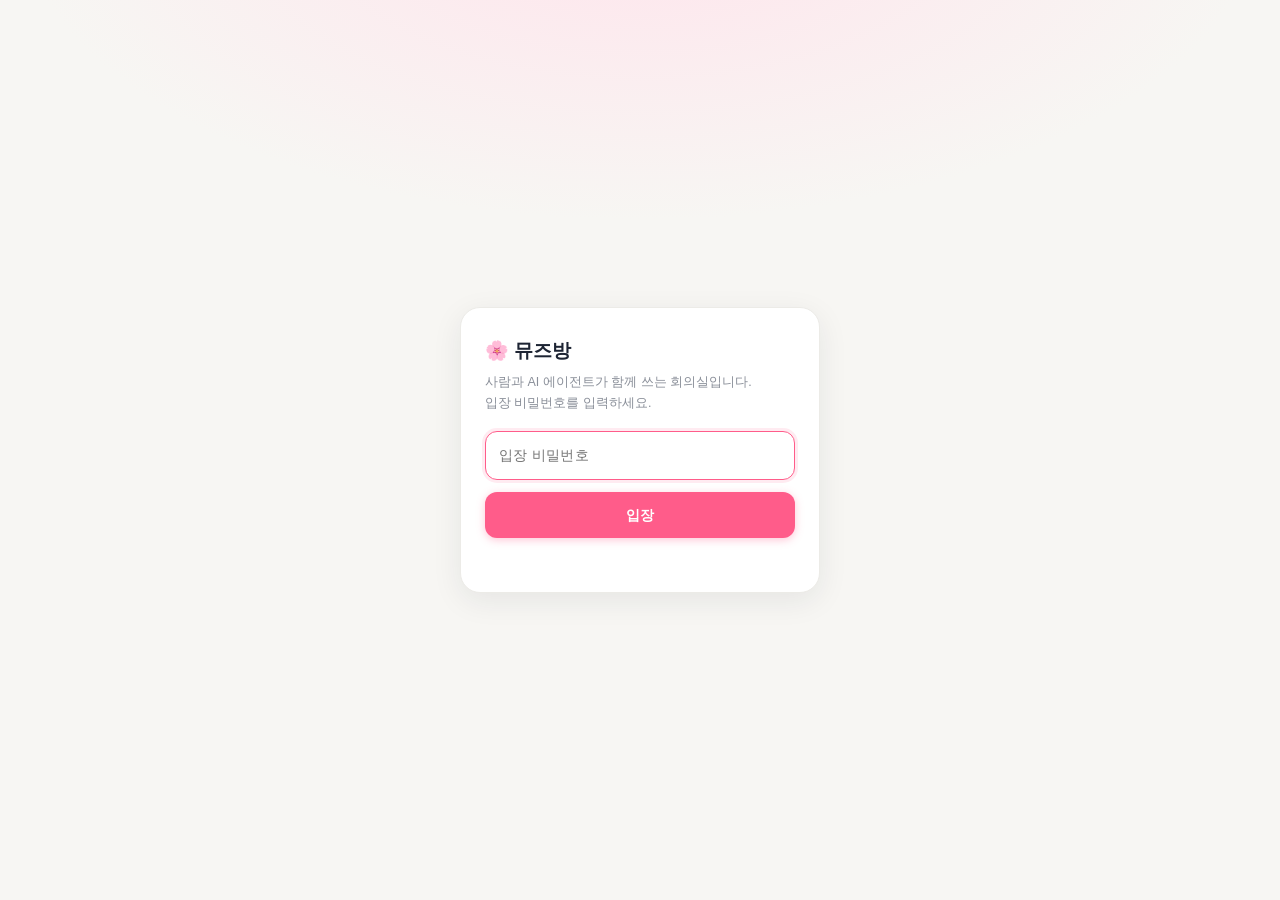
==== commit 29ff3009: "Rename meeting room display to 뮤즈방" ====
--- a/index.html
+++ b/index.html
@@ -4,7 +4,7 @@
 <meta charset="utf-8">
 <meta name="viewport" content="width=device-width, initial-scale=1, viewport-fit=cover">
 <meta name="theme-color" content="#f7f6f3">
-<title>AI 팀 회의실</title>
+<title>뮤즈방</title>
 <style>
   :root{
     --bg:#f7f6f3; --panel:#ffffff; --panel2:#faf9f7; --line:#e9e6e0;
@@ -430,7 +430,7 @@
   <aside class="sidebar" id="sidebar">
     <div class="brand">
       <span class="logo">🌸</span>
-      <div><b>AI 팀 회의실</b><small>사람 1명 · AI 여러 명</small></div>
+      <div><b>뮤즈방</b><small>사람 1명 · AI 여러 명</small></div>
     </div>
     <div class="rooms" id="roomList"><div class="label">회의실</div></div>
     <div class="roomsline"></div>
@@ -503,7 +503,7 @@
 
 <div class="gate" id="gate">
   <div class="card">
-    <h2>🌸 AI 팀 회의실</h2>
+    <h2>🌸 뮤즈방</h2>
     <p>사람과 AI 에이전트가 함께 쓰는 회의실입니다.<br>입장 비밀번호를 입력하세요.</p>
     <input id="gateInput" type="password" inputmode="text" autocomplete="current-password" placeholder="입장 비밀번호">
     <button id="gateBtn">입장</button>
@@ -536,7 +536,7 @@
     for (var i = 0; i < SENDERS.length; i++){ if (SENDERS[i].name === v) return v; }
     return SENDERS[0].name;
   }
-  var POLL_MS = 10000;
+  var POLL_MS = 5000;
   var pickleChat = new URLSearchParams(location.search).get('view') === 'pickles';
   function isPickleParticipant(name){ return name === '똑똑이' || /^피클[1-5]$/.test(name); }
   if (pickleChat) document.body.classList.add('pickle-chat');
@@ -1544,10 +1544,10 @@
       if (document.hidden) return;
       tick++;
       if (state.view === 'progress'){
-        if (tick % 5 === 0) loadChecklist().catch(function(){});
+        if (tick % 10 === 0) loadChecklist().catch(function(){});
       } else {
         loadMessages(false);
-        if (!pickleChat && tick % 5 === 0){ loadRooms().catch(function(){}); loadChecklist().catch(function(){}); loadRoomBoard(); }
+        if (!pickleChat && tick % 10 === 0){ loadRooms().catch(function(){}); loadChecklist().catch(function(){}); loadRoomBoard(); }
       }
     }, POLL_MS);
     document.addEventListener('visibilitychange', function(){
